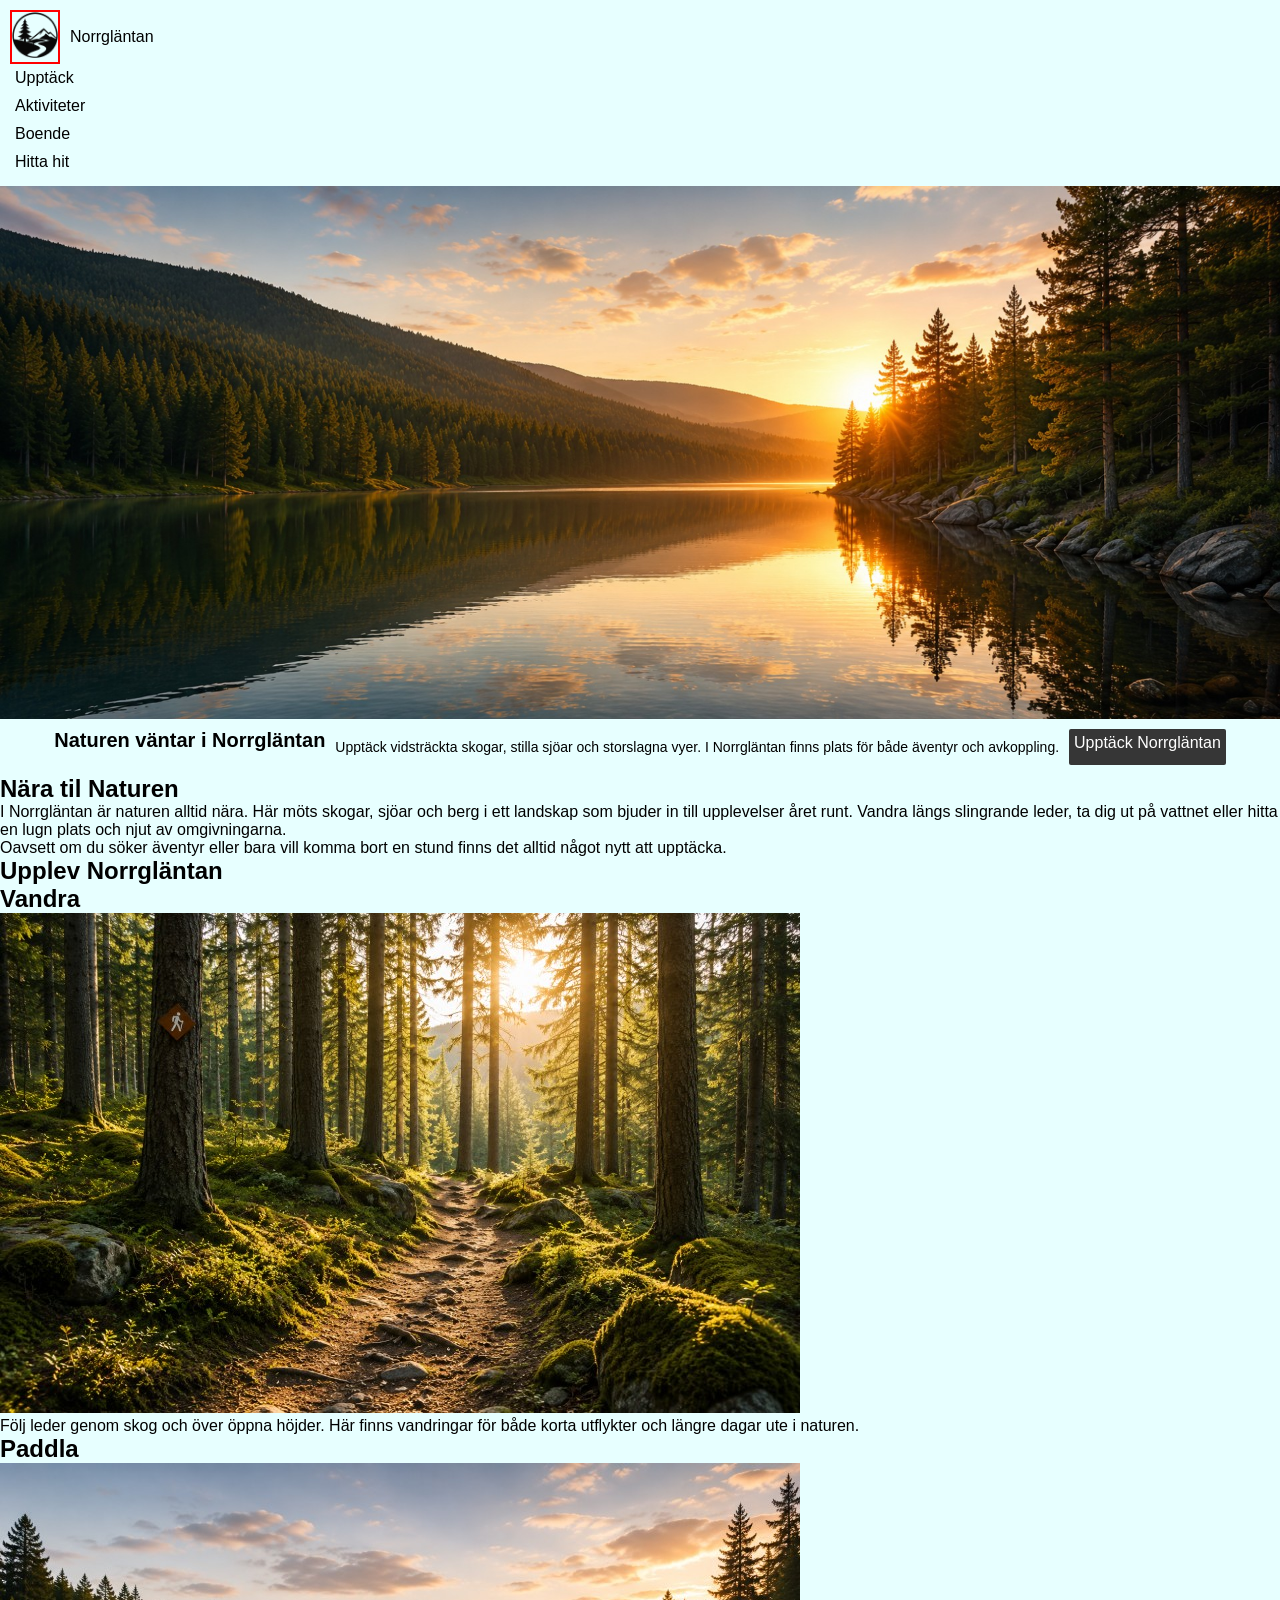
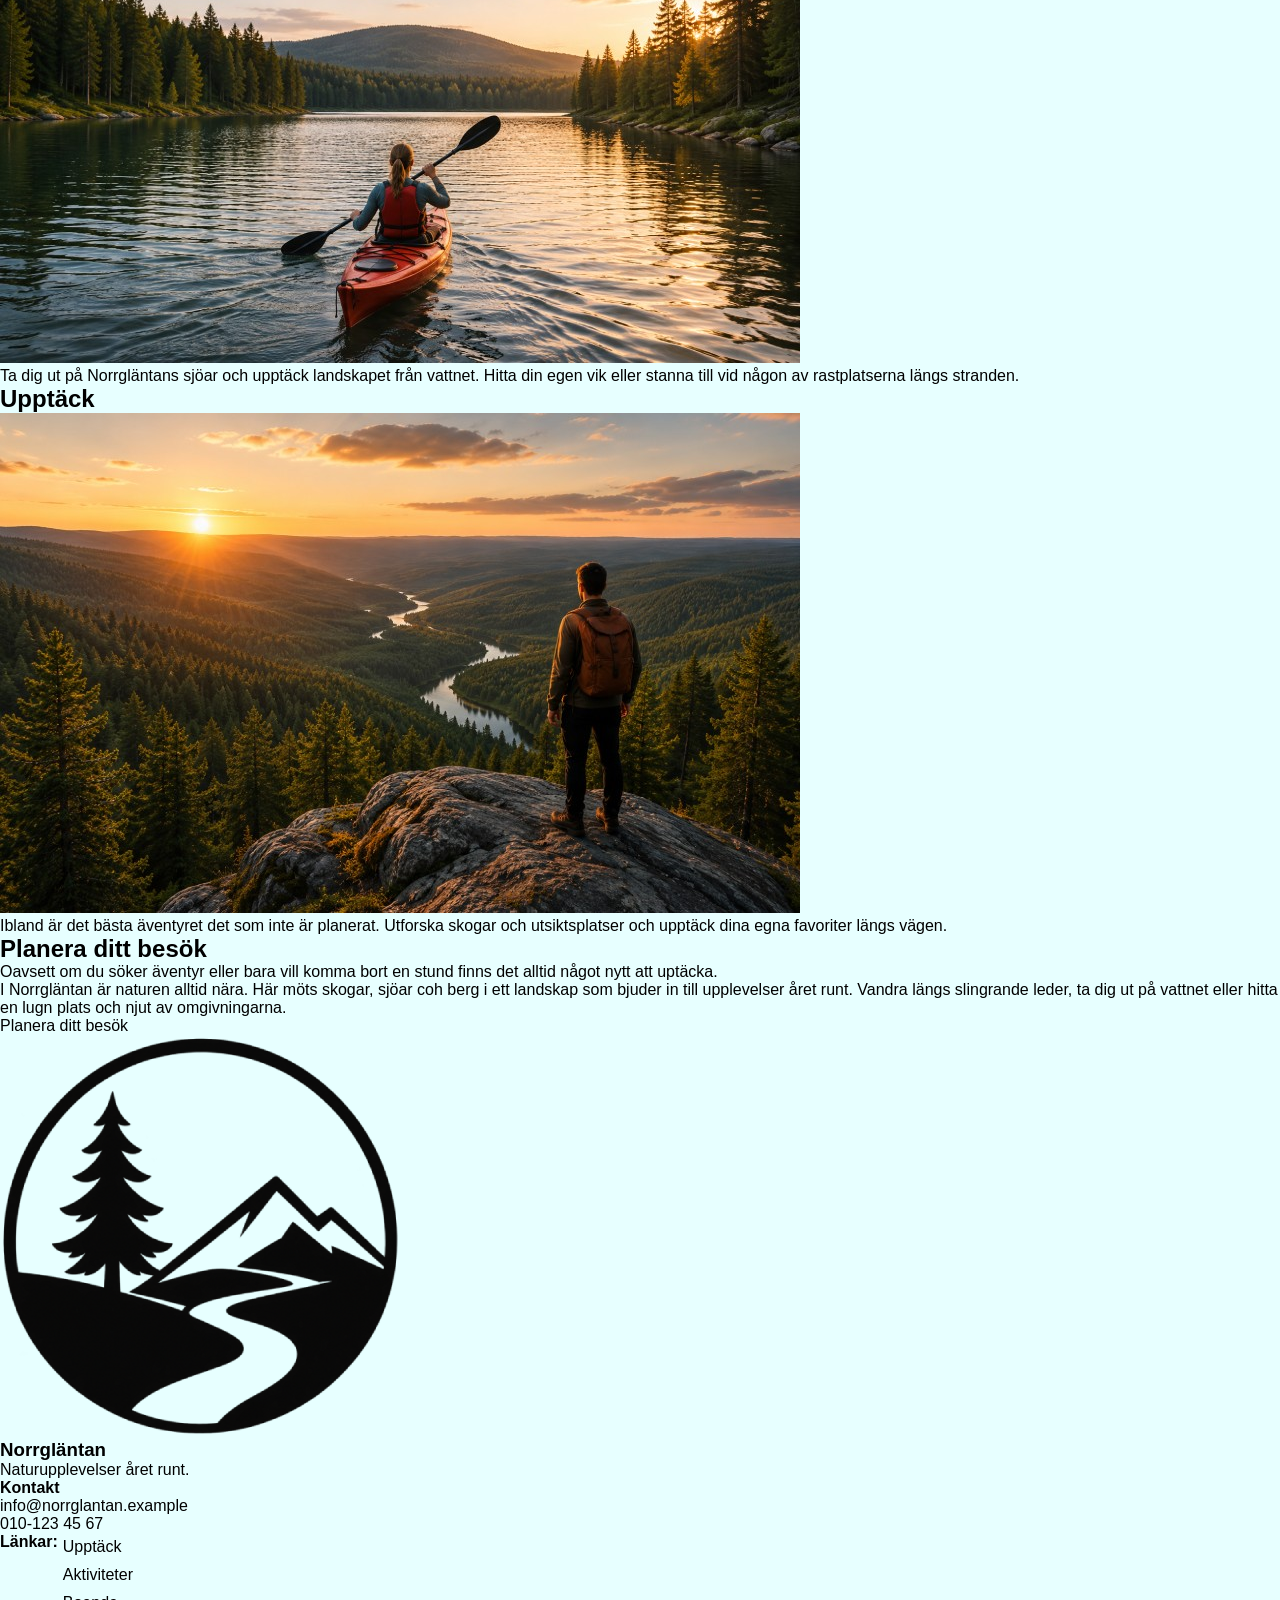
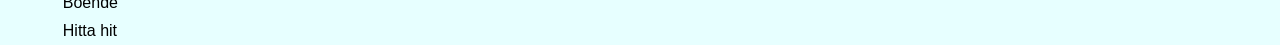
==== dt224g_paul_yashouh/index.html @ d9f95c5b "styling the hero section mobile first" ====
<!DOCTYPE html>
<html lang="sv">

<head>
  <meta charset="UTF-8">
  <link rel="stylesheet" href="/dt224g_paul_yashouh/css/style.css">
  <meta name="viewport" content="width=device-width, initial-scale=1.0">
  <title>Norrgläntan</title>
</head>

<body>
  <header>
    <div class="logo-container">
      <p>Norrgläntan</p>
      <a class="anchor-img" href="#">
        <img src="/dt224g_paul_yashouh/bilder/logotyp_svart.png" alt="norrgläntan-logo">
      </a>
    </div>
    <nav>
      <ul>
        <li><a href="#uptäck">Upptäck</a></li>
        <li><a href="#aktivitet">Aktiviteter</a></li>
        <li><a href="#boende">Boende</a></li>
        <li><a href="#hitta-oss">Hitta hit</a></li>
      </ul>
    </nav>
  </header>
  <main>
    <section class="hero-section"><img src="/dt224g_paul_yashouh/bilder/hero.jpg"
        alt="a river in the forest at sunrise">
      <div class="hero-section_container">
        <h1>Naturen väntar i Norrgläntan</h1>
        <p>Upptäck vidsträckta skogar, stilla sjöar och storslagna vyer. I Norrgläntan finns plats för både äventyr och
          avkoppling.</p>
        <a href="#uptäck">Upptäck Norrgläntan</a>
      </div>
    </section>
    <article>
      <h2>Nära til Naturen</h2>
      <p>I Norrgläntan är naturen alltid nära. Här möts skogar, sjöar och berg i ett landskap som bjuder in till
        upplevelser året
        runt. Vandra längs slingrande leder, ta dig ut på vattnet eller hitta en lugn plats och njut av omgivningarna.
      </p>
      <p>Oavsett om du söker äventyr eller bara vill komma bort en stund finns det alltid något nytt att upptäcka.</p>
    </article>
    <section id="aktivitet">
      <h2>Upplev Norrgläntan</h2>
      <section>
        <h2>Vandra</h2>
        <img src="/dt224g_paul_yashouh/bilder/vandra.jpg" alt="vandra">
        <p>Följ leder genom skog och över öppna höjder. Här finns vandringar för både korta utflykter och längre dagar
          ute i
          naturen.</p>
      </section>
      <section>
        <h2>Paddla</h2>
        <img src="/dt224g_paul_yashouh/bilder/paddla.jpg" alt="paddla">
        <p>Ta dig ut på Norrgläntans sjöar och upptäck landskapet från vattnet. Hitta din egen vik eller stanna till vid
          någon av
          rastplatserna längs stranden.</p>
      </section>
      <section id="uptäck">
        <h2>Upptäck</h2>
        <img src="/dt224g_paul_yashouh/bilder/upptack.jpg" alt="uptäck">
        <p>Ibland är det bästa äventyret det som inte är planerat. Utforska skogar och utsiktsplatser och upptäck dina
          egna
          favoriter längs vägen.</p>
      </section>
    </section>
    <section id="planera">
      <h2>Planera ditt besök</h2>
      <p>Oavsett om du söker äventyr eller bara vill komma bort en stund finns det alltid något nytt att uptäcka.</p>
      <p>I Norrgläntan är naturen alltid nära. Här möts skogar, sjöar coh berg i ett landskap som bjuder in till
        upplevelser året
        runt. Vandra längs slingrande leder, ta dig ut på vattnet eller hitta en lugn plats och njut av omgivningarna.
      </p>
      <a href="#planera">Planera ditt besök</a>
    </section>
  </main>
  <footer>
    <div>
      <a href="#">
        <img src="/dt224g_paul_yashouh/bilder/logotyp_svart.png" alt="norrgläntan-logo">
      </a>
      <h3>Norrgläntan</h3>
      <p>
        Naturupplevelser året runt.
      </p>
    </div>
    <div>
      <h4>Kontakt</h4>
      <ul>
        <li><a href="mailto:info@norrglantan.example">info@norrglantan.example</a></li>
        <li><a href="tel:0101234567">010-123 45 67</a></li>
      </ul>
    </div>
    <nav>
      <h4>Länkar:</h4>
      <ul>
        <li><a href="#uptäck">Upptäck</a></li>
        <li><a href="#aktivitet">Aktiviteter</a></li>
        <li><a href="#boende">Boende</a></li>
        <li><a href="#hitta-oss">Hitta hit</a></li>
      </ul>
    </nav>
  </footer>
</body>

</html>
---- dt224g_paul_yashouh/css/style.css ----
*,
*::before,
*::after {
  margin: 0;
  padding: 0;
  box-sizing: inherit;
}

html {
  font-size: 62.5%;
}

body {
  box-sizing: border-box;
  font-family: Arial, Helvetica, sans-serif;
  font-size: 1.6rem;
  background-color: rgb(231, 255, 255);
}
img {
  border: 0;
  font: inherit;
  font-size: 100%;
  vertical-align: baseline;
  max-width: 100%;
}
li {
  list-style: none;
}

a:visited,
a:link,
a:active {
  text-decoration: none;
  color: black;
}
a:hover {
  color: rgb(47, 168, 28);
  text-decoration-line: underline;
  text-decoration: red;
}

/* Header */
header {
  display: flex;
  justify-content: space-around;
  flex-direction: column;
  flex-wrap: wrap;
  padding: 1rem;
}
.logo-container {
  display: flex;
  flex-direction: row-reverse;
  justify-content: flex-end;
  align-items: center;
}
.anchor-img {
  width: 50px;
  border: 2px solid red;
  margin-right: 1rem;
}
nav {
  display: flex;
}
nav > ul > li {
  padding: 0.5rem;
}

/* Hero Section */
.hero-section {
  display: flex;
  justify-content: center;
  flex-wrap: wrap;
  align-items: center;
  align-content: center;
  text-align: center;
}
.hero-section_container > h1 {
  display: flex;
  font-size: 2rem;
}
.hero-section_container > p {
  display: flex;
  font-size: 1.4rem;
  padding: 1rem;
}
.hero-section_container {
  display: flex;
  padding: 1rem;
  flex-direction: row;
  flex-wrap: wrap;
  justify-content: center;
}
.hero-section_container a {
  background-color: #363636;
  padding: 0.5rem;
  border-radius: 2px;
  color: white;
}
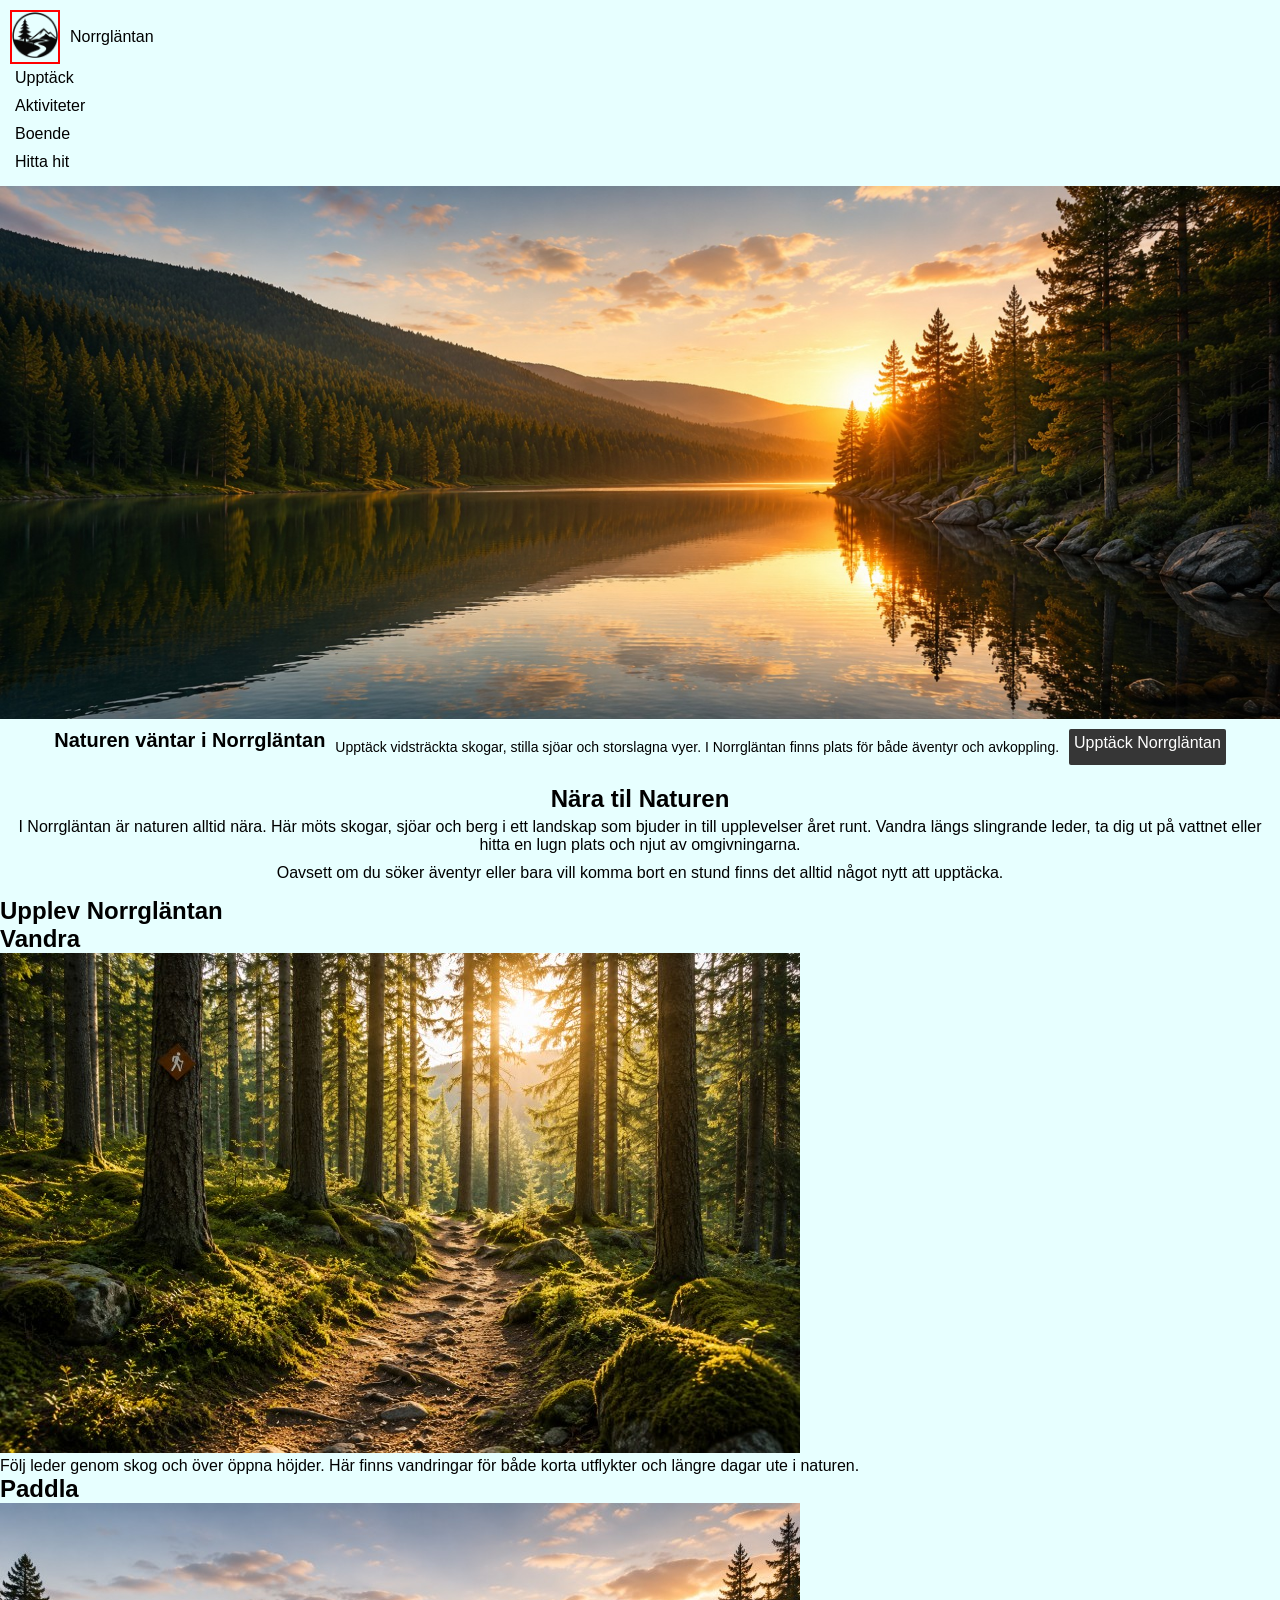
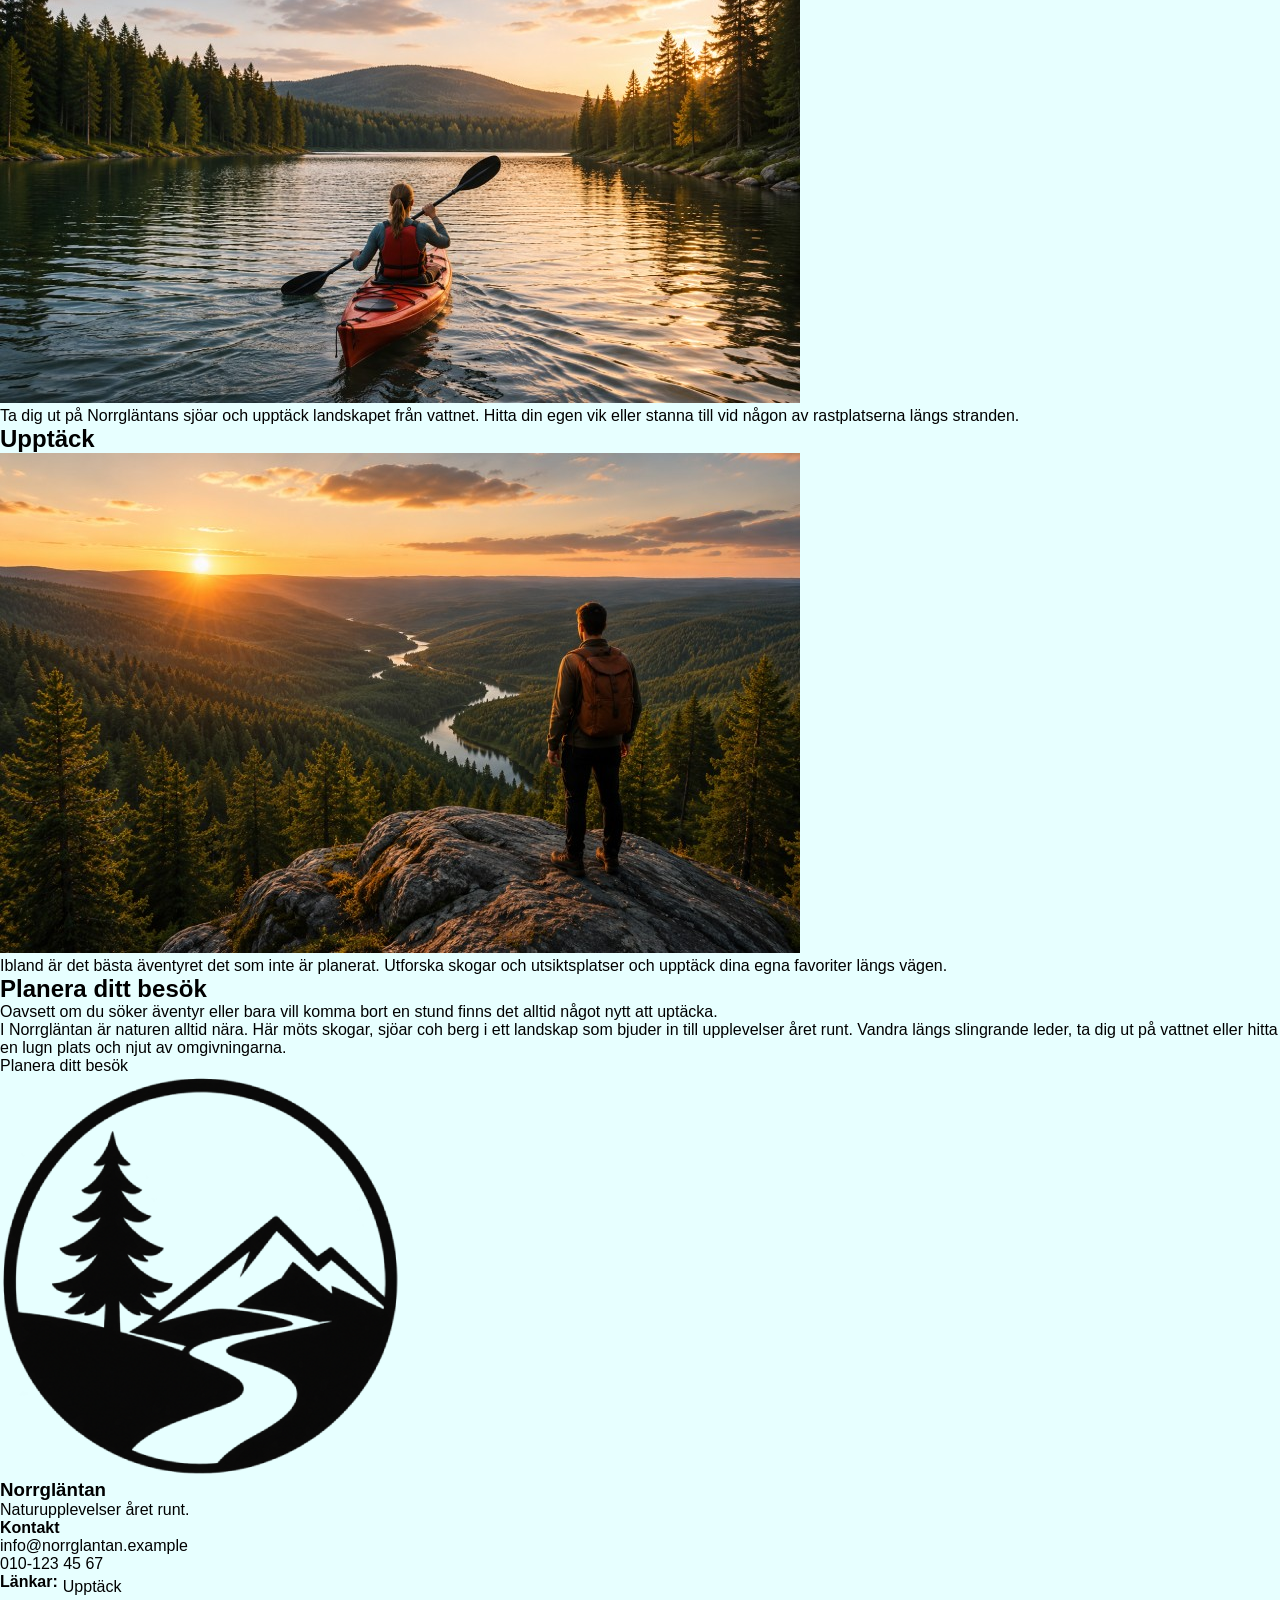
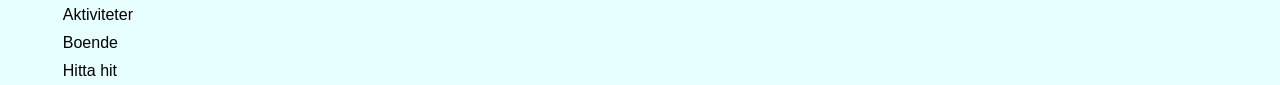
==== commit 39c22bcc: "styling the introduction article" ====
--- a/dt224g_paul_yashouh/index.html
+++ b/dt224g_paul_yashouh/index.html
@@ -35,7 +35,7 @@
         <a href="#uptäck">Upptäck Norrgläntan</a>
       </div>
     </section>
-    <article>
+    <article class="introduction-container">
       <h2>Nära til Naturen</h2>
       <p>I Norrgläntan är naturen alltid nära. Här möts skogar, sjöar och berg i ett landskap som bjuder in till
         upplevelser året
--- a/dt224g_paul_yashouh/css/style.css
+++ b/dt224g_paul_yashouh/css/style.css
@@ -96,3 +96,12 @@
   border-radius: 2px;
   color: white;
 }
+
+/* Introduction */
+.introduction-container {
+  text-align: center;
+  margin-block: 1rem;
+}
+.introduction-container > p {
+  padding: 0.5rem;
+}
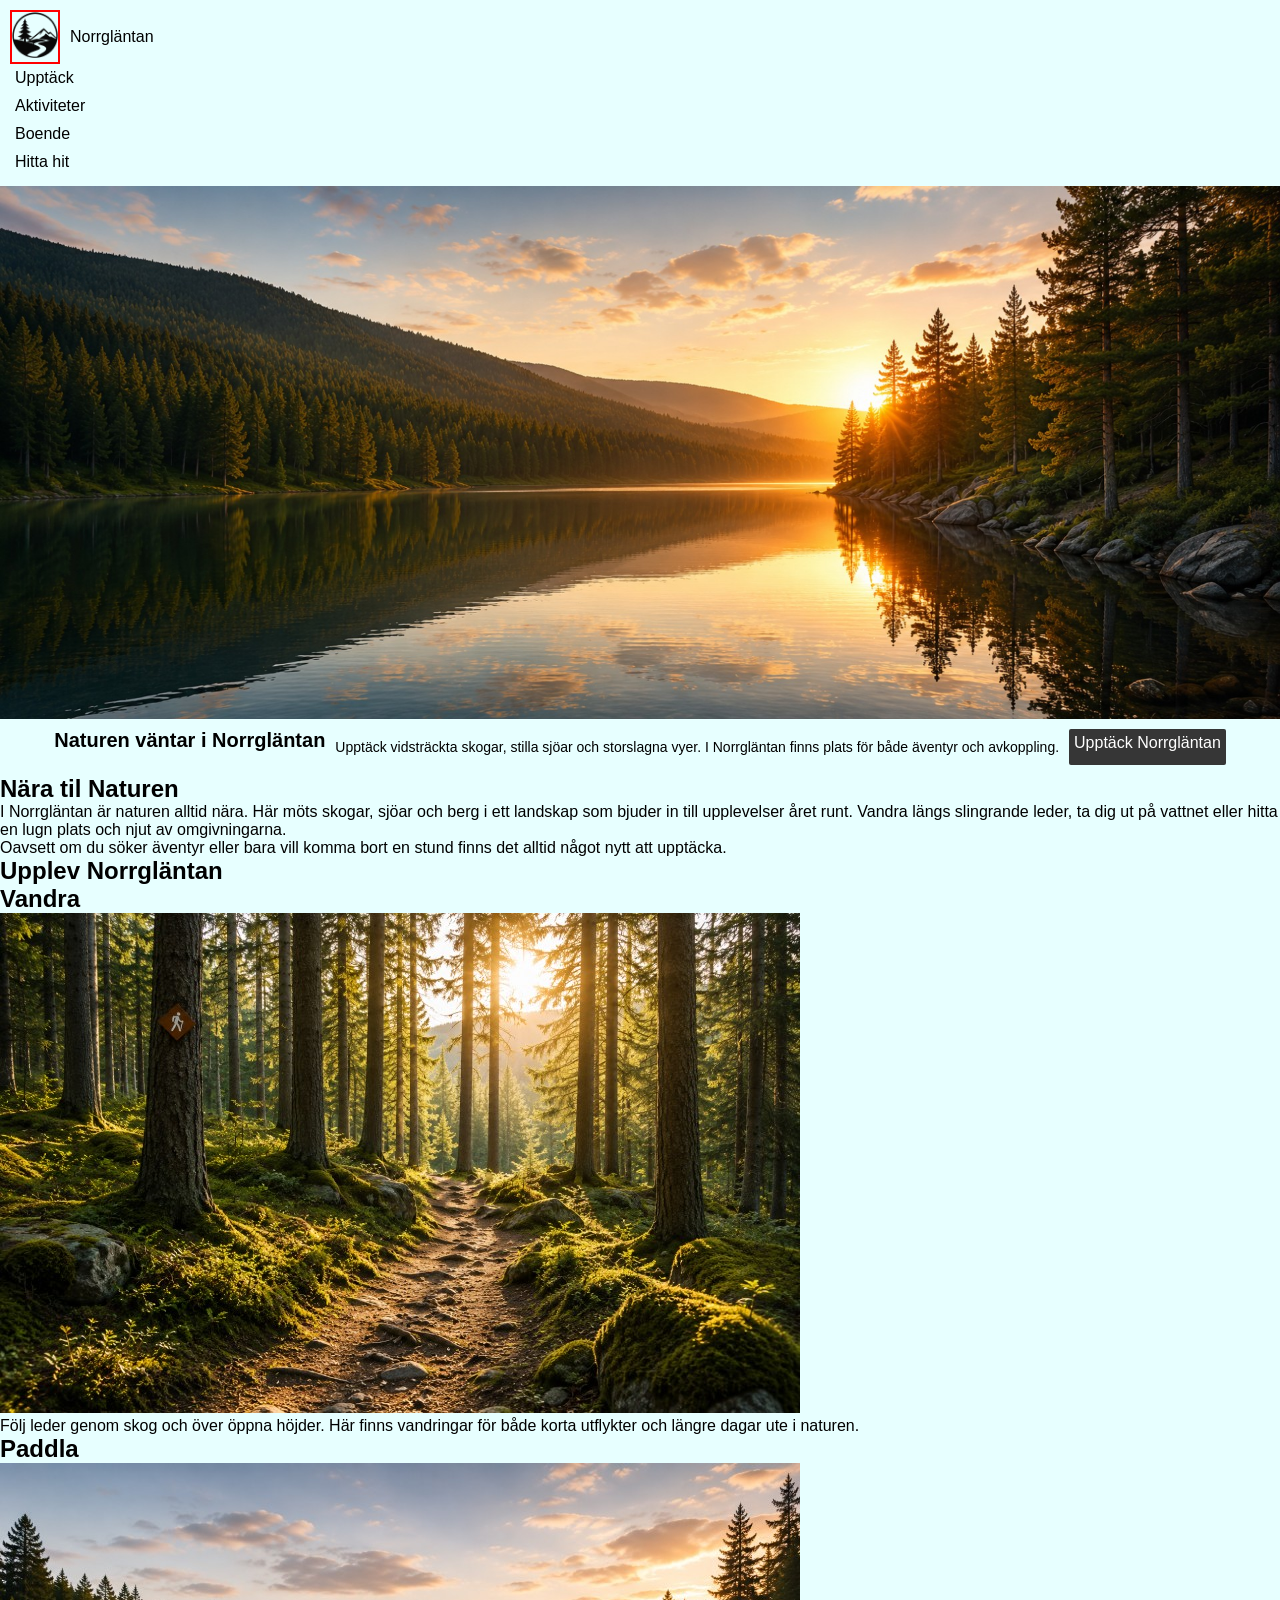
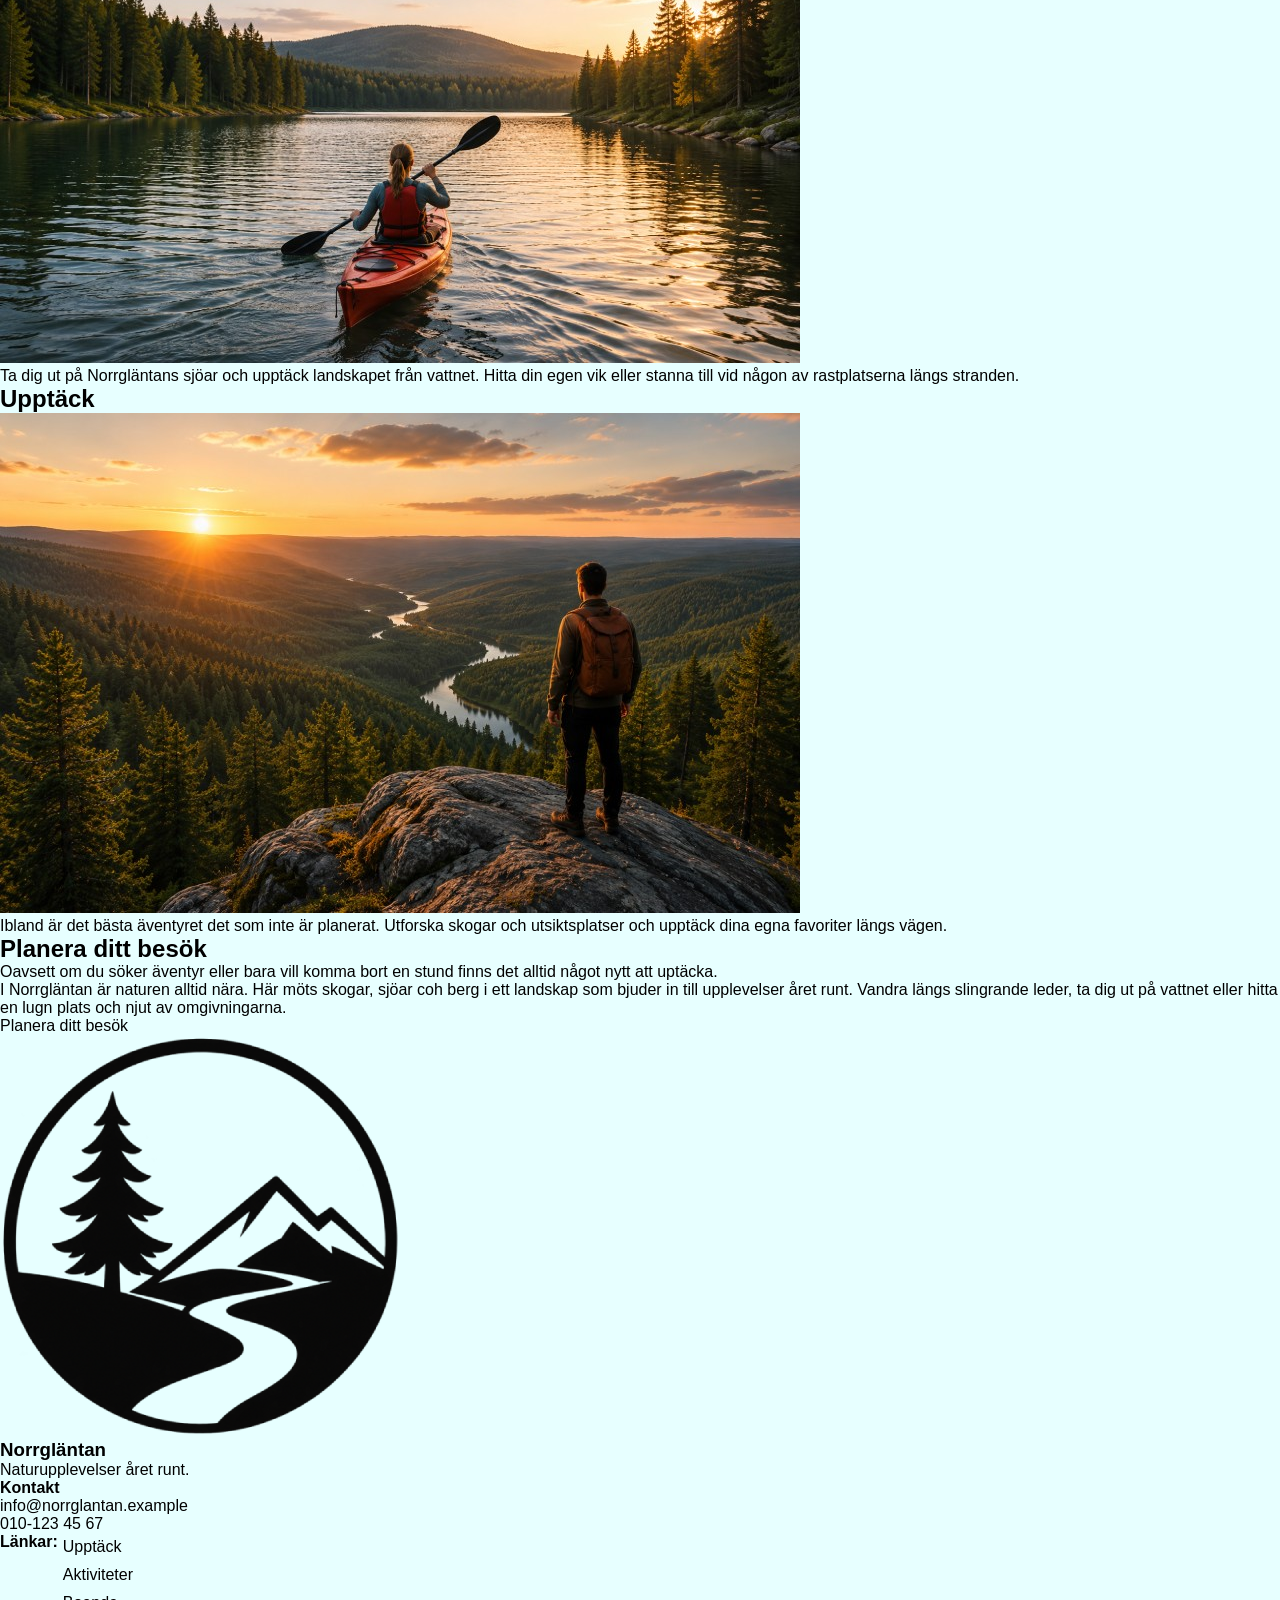
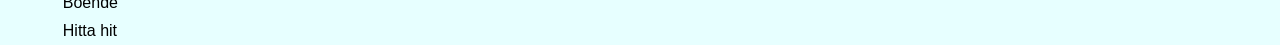
==== commit 40af580e: "Merge pull request #10 from payamaya/hero-section styling the hero section mobile first" ====
--- a/dt224g_paul_yashouh/index.html
+++ b/dt224g_paul_yashouh/index.html
@@ -35,7 +35,7 @@
         <a href="#uptäck">Upptäck Norrgläntan</a>
       </div>
     </section>
-    <article class="introduction-container">
+    <article>
       <h2>Nära til Naturen</h2>
       <p>I Norrgläntan är naturen alltid nära. Här möts skogar, sjöar och berg i ett landskap som bjuder in till
         upplevelser året
--- a/dt224g_paul_yashouh/css/style.css
+++ b/dt224g_paul_yashouh/css/style.css
@@ -96,12 +96,3 @@
   border-radius: 2px;
   color: white;
 }
-
-/* Introduction */
-.introduction-container {
-  text-align: center;
-  margin-block: 1rem;
-}
-.introduction-container > p {
-  padding: 0.5rem;
-}
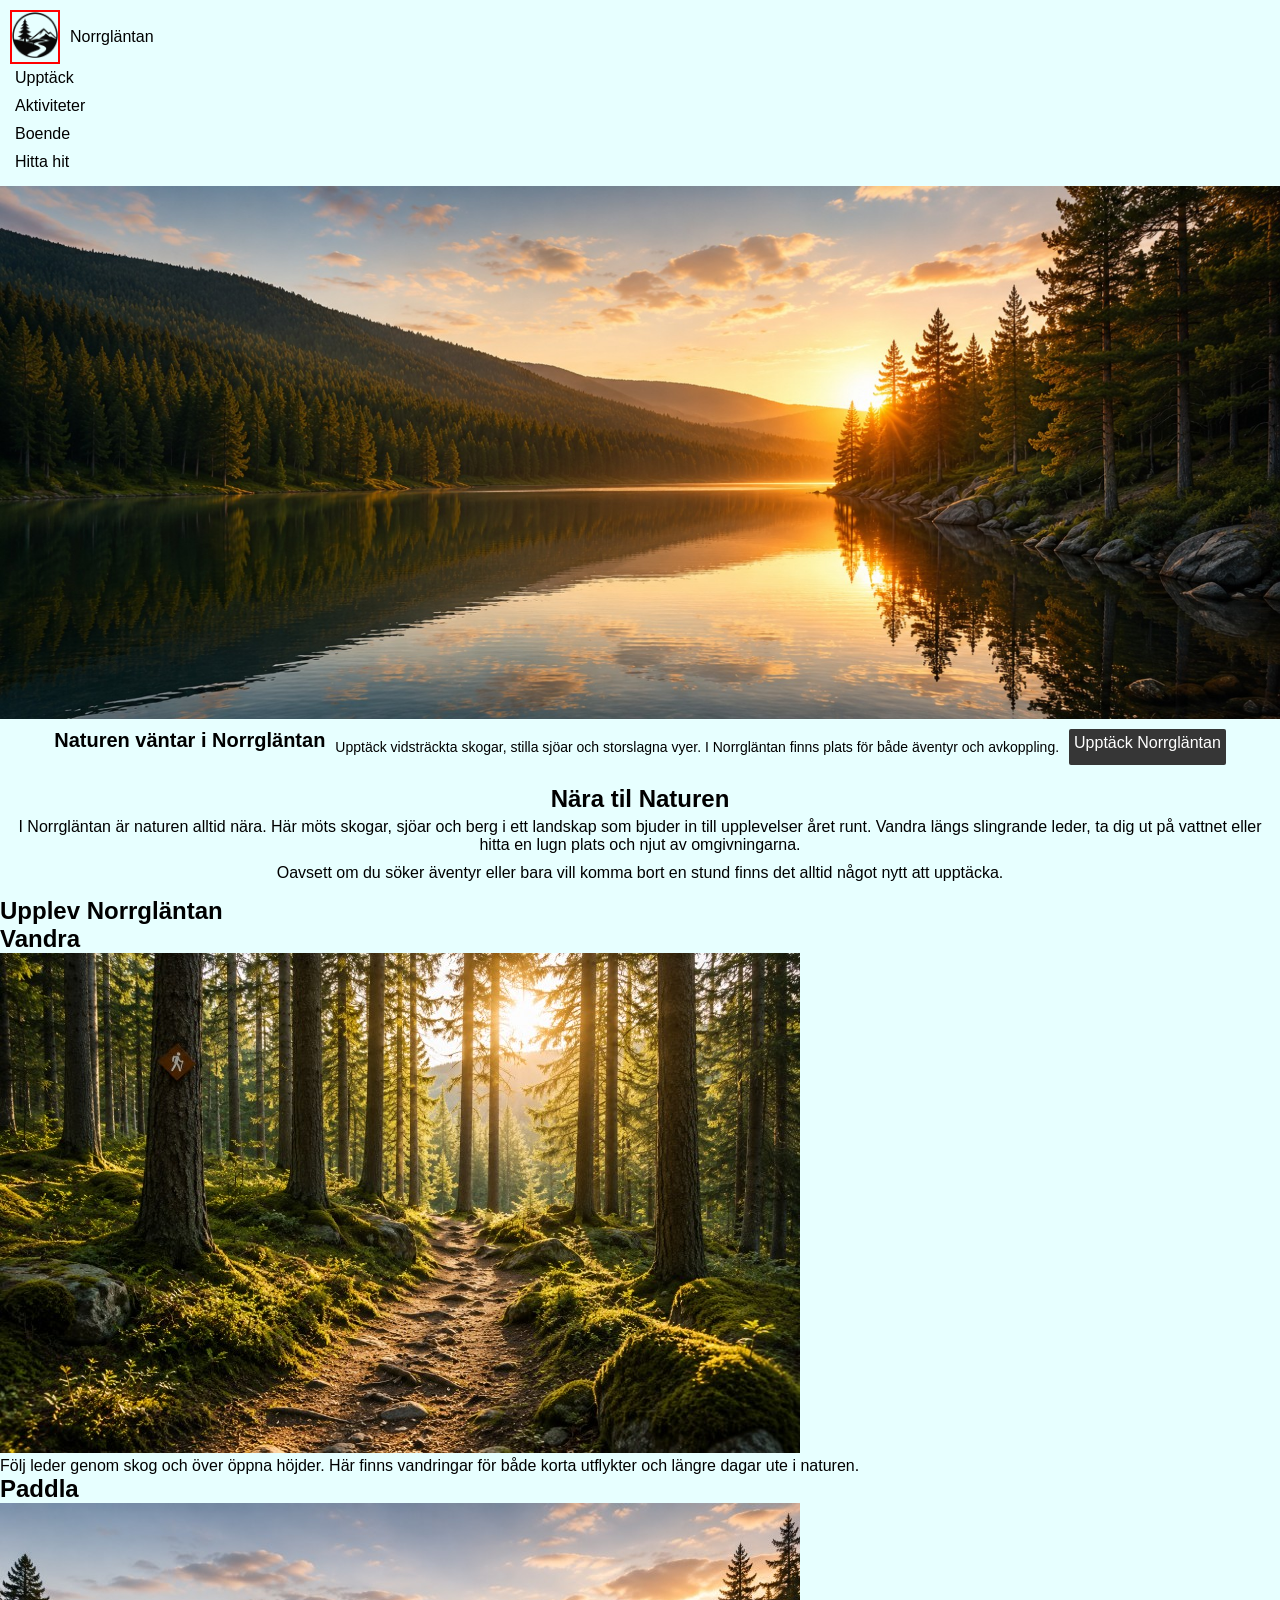
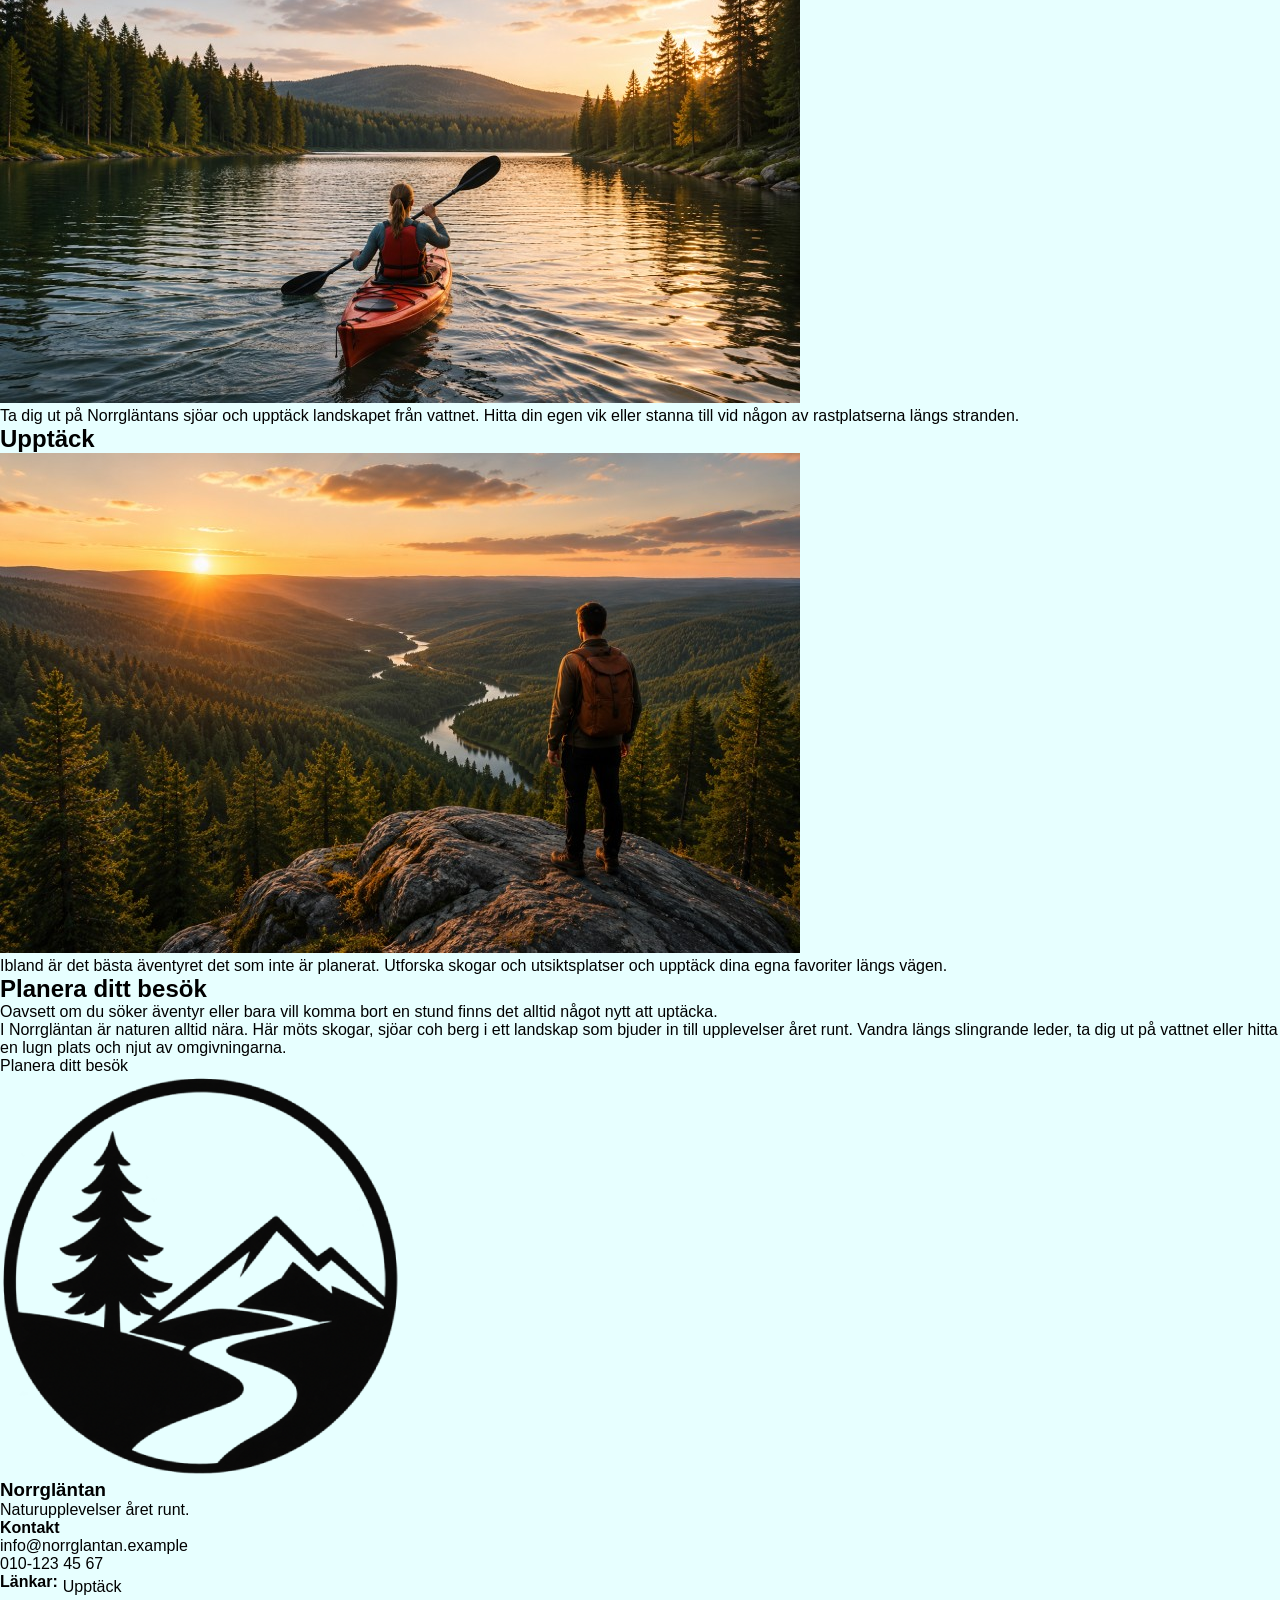
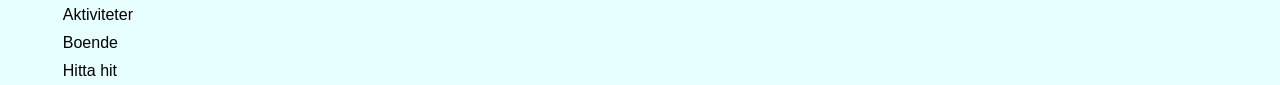
==== commit ec4fa6da: "Merge pull request #11 from payamaya/css-introduction styling the introduction article" ====
--- a/dt224g_paul_yashouh/index.html
+++ b/dt224g_paul_yashouh/index.html
@@ -35,7 +35,7 @@
         <a href="#uptäck">Upptäck Norrgläntan</a>
       </div>
     </section>
-    <article>
+    <article class="introduction-container">
       <h2>Nära til Naturen</h2>
       <p>I Norrgläntan är naturen alltid nära. Här möts skogar, sjöar och berg i ett landskap som bjuder in till
         upplevelser året
--- a/dt224g_paul_yashouh/css/style.css
+++ b/dt224g_paul_yashouh/css/style.css
@@ -96,3 +96,12 @@
   border-radius: 2px;
   color: white;
 }
+
+/* Introduction */
+.introduction-container {
+  text-align: center;
+  margin-block: 1rem;
+}
+.introduction-container > p {
+  padding: 0.5rem;
+}
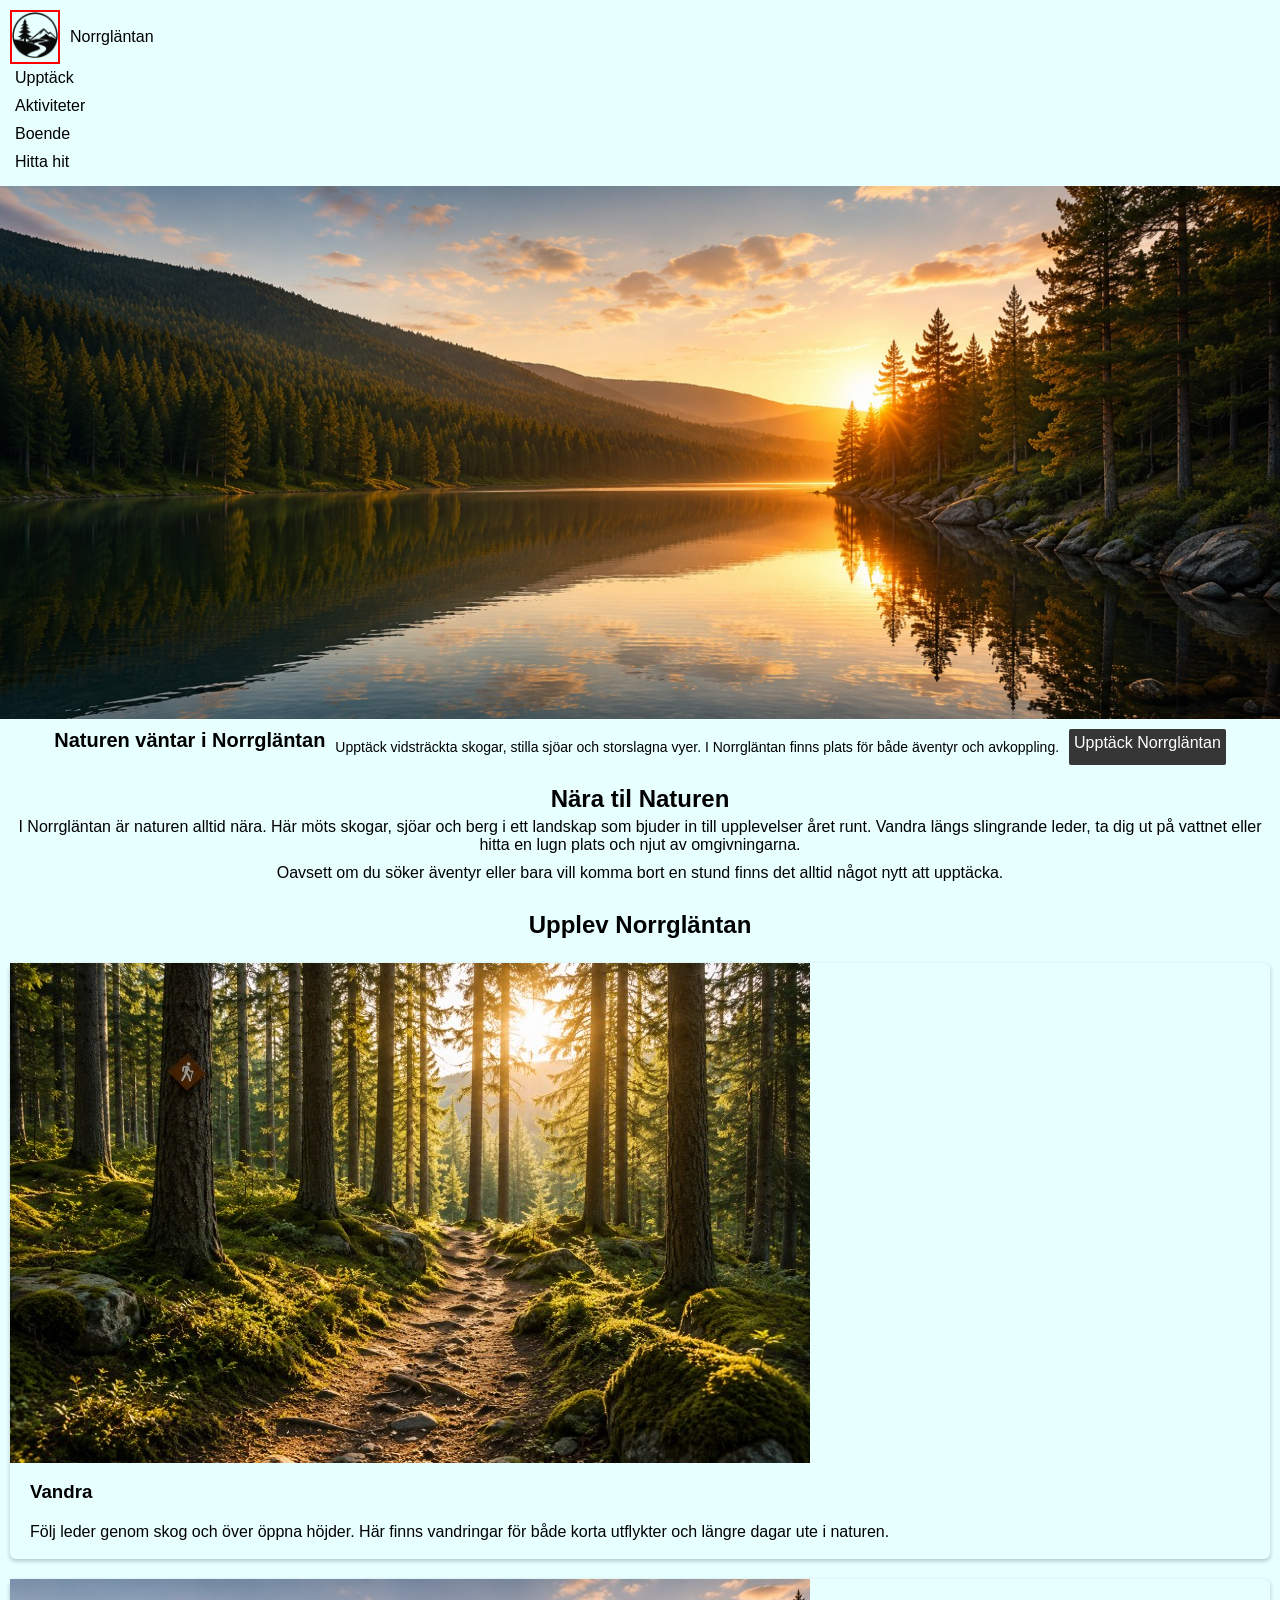
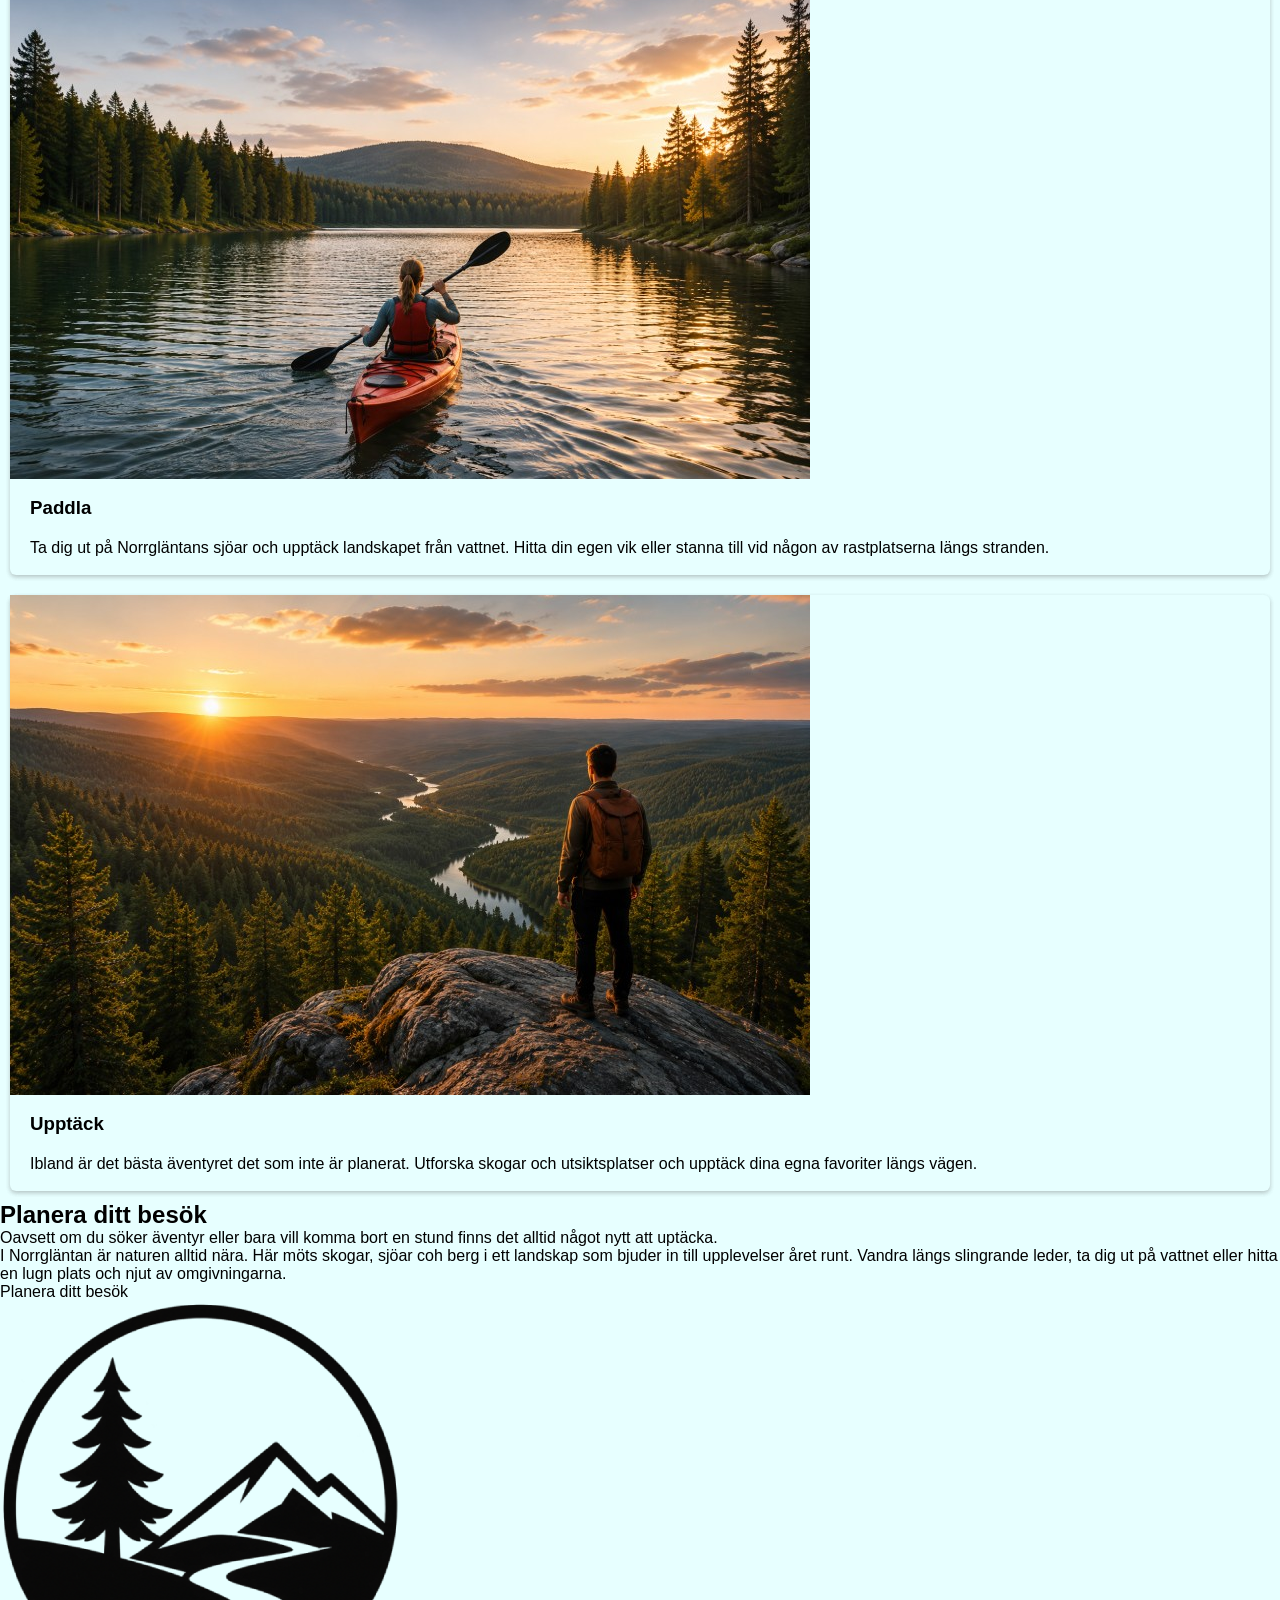
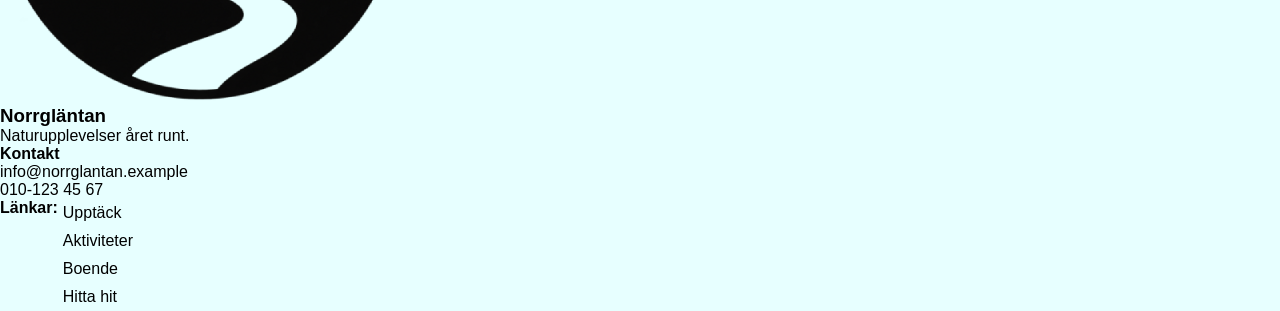
==== commit d2c599fa: "styling the activities car section" ====
--- a/dt224g_paul_yashouh/index.html
+++ b/dt224g_paul_yashouh/index.html
@@ -43,29 +43,36 @@
       </p>
       <p>Oavsett om du söker äventyr eller bara vill komma bort en stund finns det alltid något nytt att upptäcka.</p>
     </article>
-    <section id="aktivitet">
+    <section class="activities-container" id="aktivitet">
       <h2>Upplev Norrgläntan</h2>
-      <section>
-        <h2>Vandra</h2>
+      <article class="card">
         <img src="/dt224g_paul_yashouh/bilder/vandra.jpg" alt="vandra">
-        <p>Följ leder genom skog och över öppna höjder. Här finns vandringar för både korta utflykter och längre dagar
-          ute i
-          naturen.</p>
-      </section>
-      <section>
-        <h2>Paddla</h2>
+        <div class="card-body">
+          <h3>Vandra</h3>
+          <p>Följ leder genom skog och över öppna höjder. Här finns vandringar för både korta utflykter och längre dagar
+            ute i
+            naturen.</p>
+        </div>
+      </article>
+      <article class="card">
         <img src="/dt224g_paul_yashouh/bilder/paddla.jpg" alt="paddla">
-        <p>Ta dig ut på Norrgläntans sjöar och upptäck landskapet från vattnet. Hitta din egen vik eller stanna till vid
-          någon av
-          rastplatserna längs stranden.</p>
-      </section>
-      <section id="uptäck">
-        <h2>Upptäck</h2>
+        <div class="card-body">
+          <h3>Paddla</h3>
+          <p>Ta dig ut på Norrgläntans sjöar och upptäck landskapet från vattnet. Hitta din egen vik eller stanna till
+            vid
+            någon av
+            rastplatserna längs stranden.</p>
+        </div>
+      </article>
+      <article class="card">
         <img src="/dt224g_paul_yashouh/bilder/upptack.jpg" alt="uptäck">
-        <p>Ibland är det bästa äventyret det som inte är planerat. Utforska skogar och utsiktsplatser och upptäck dina
-          egna
-          favoriter längs vägen.</p>
-      </section>
+        <div class="card-body">
+          <h3>Upptäck</h3>
+          <p>Ibland är det bästa äventyret det som inte är planerat. Utforska skogar och utsiktsplatser och upptäck dina
+            egna
+            favoriter längs vägen.</p>
+        </div>
+      </article>
     </section>
     <section id="planera">
       <h2>Planera ditt besök</h2>
--- a/dt224g_paul_yashouh/css/style.css
+++ b/dt224g_paul_yashouh/css/style.css
@@ -105,3 +105,40 @@
 .introduction-container > p {
   padding: 0.5rem;
 }
+
+/* Activities */
+.activities-container {
+  display: flex;
+  flex-wrap: wrap;
+  flex-direction: row;
+  justify-content: center;
+  /* box-shadow:
+    0 2px 4px 0 rgba(0, 0, 0, 0.2),
+    0 2px 4px 0 rgba(0, 0, 0, 0.19);
+  margin: 0.5rem;
+  border-radius: 6px; */
+}
+.activities-container > h2 {
+  padding-block: 1.4rem;
+}
+.card {
+  display: flex;
+  flex-wrap: wrap;
+  box-shadow:
+    0 2px 4px 0 rgba(90, 90, 90, 0.19),
+    0 2px 4px 0 rgba(90, 90, 90, 0.19);
+  border-radius: 6px;
+  margin: 1rem;
+}
+
+.card-body {
+  display: flex;
+  flex-direction: column;
+  justify-content: space-around;
+  padding: 2rem;
+  padding-block: 1.8rem;
+}
+
+.card-body > h3 {
+  padding-bottom: 2rem;
+}
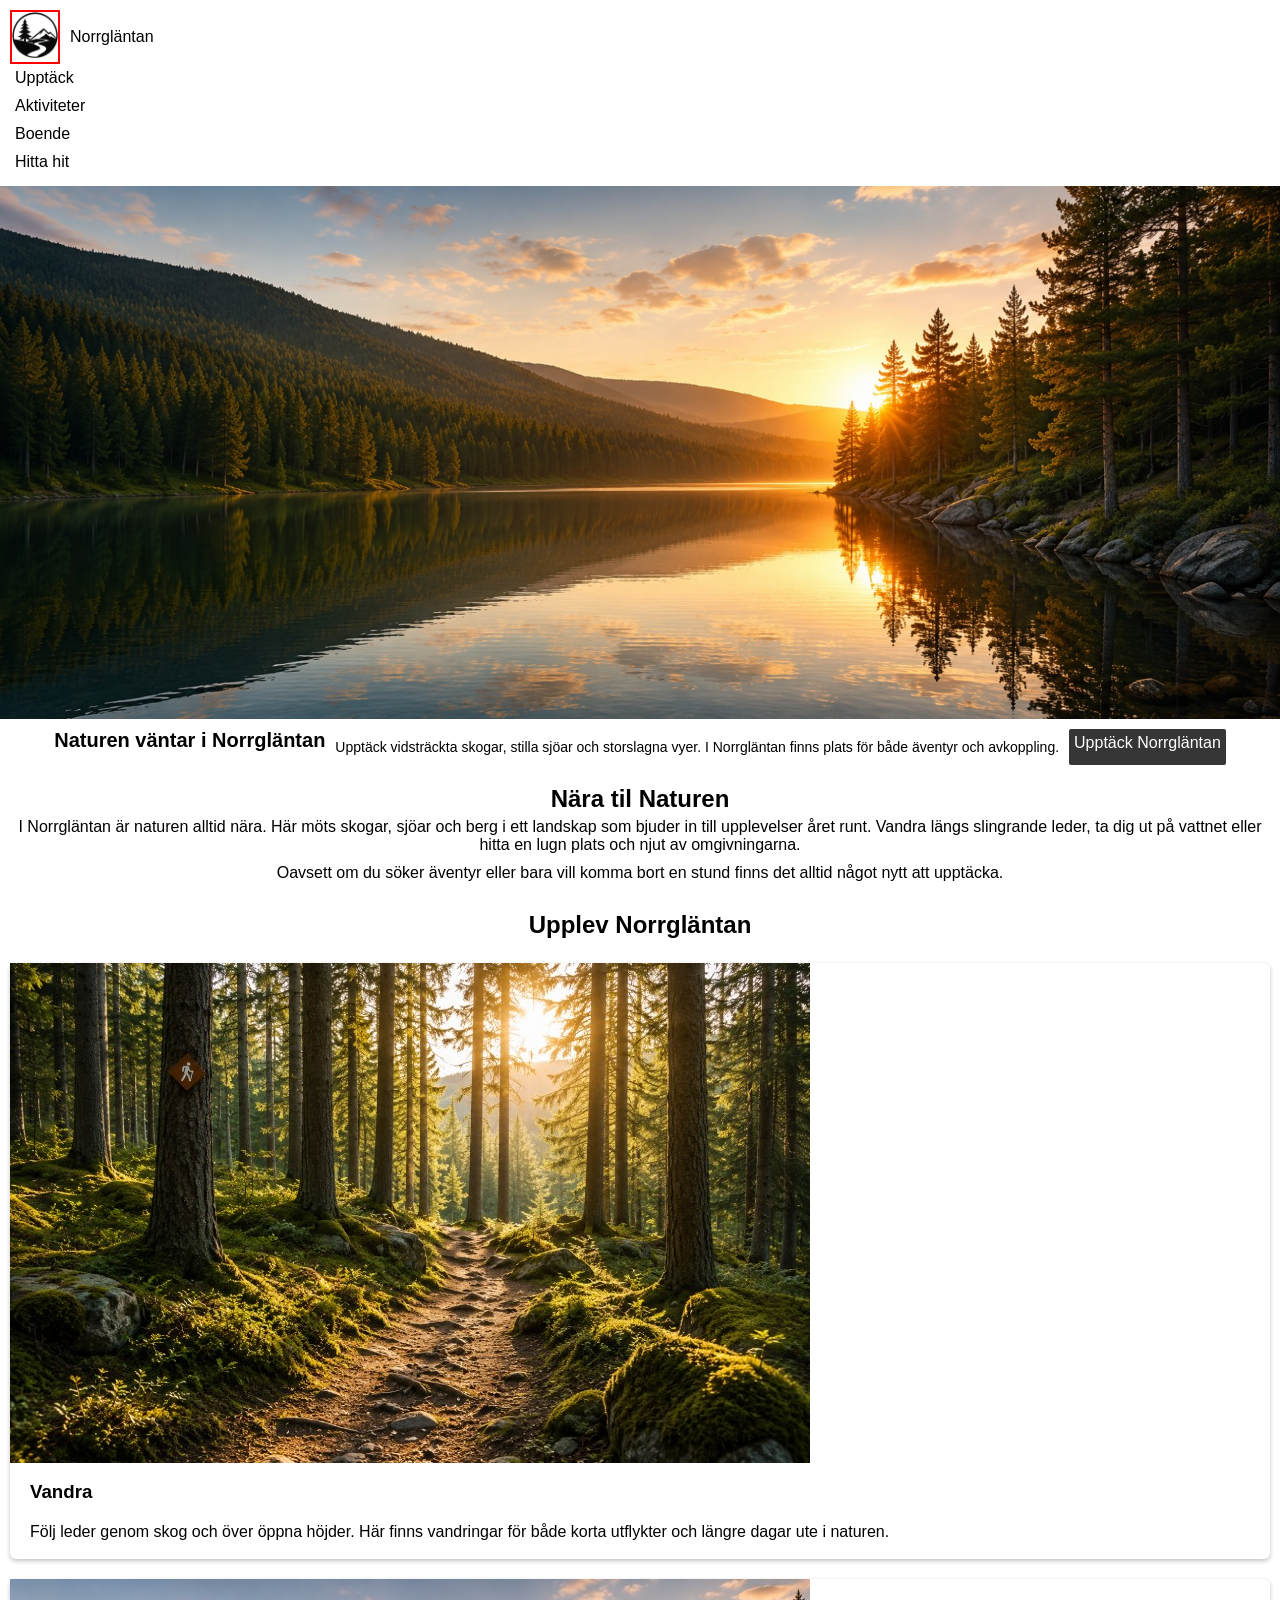
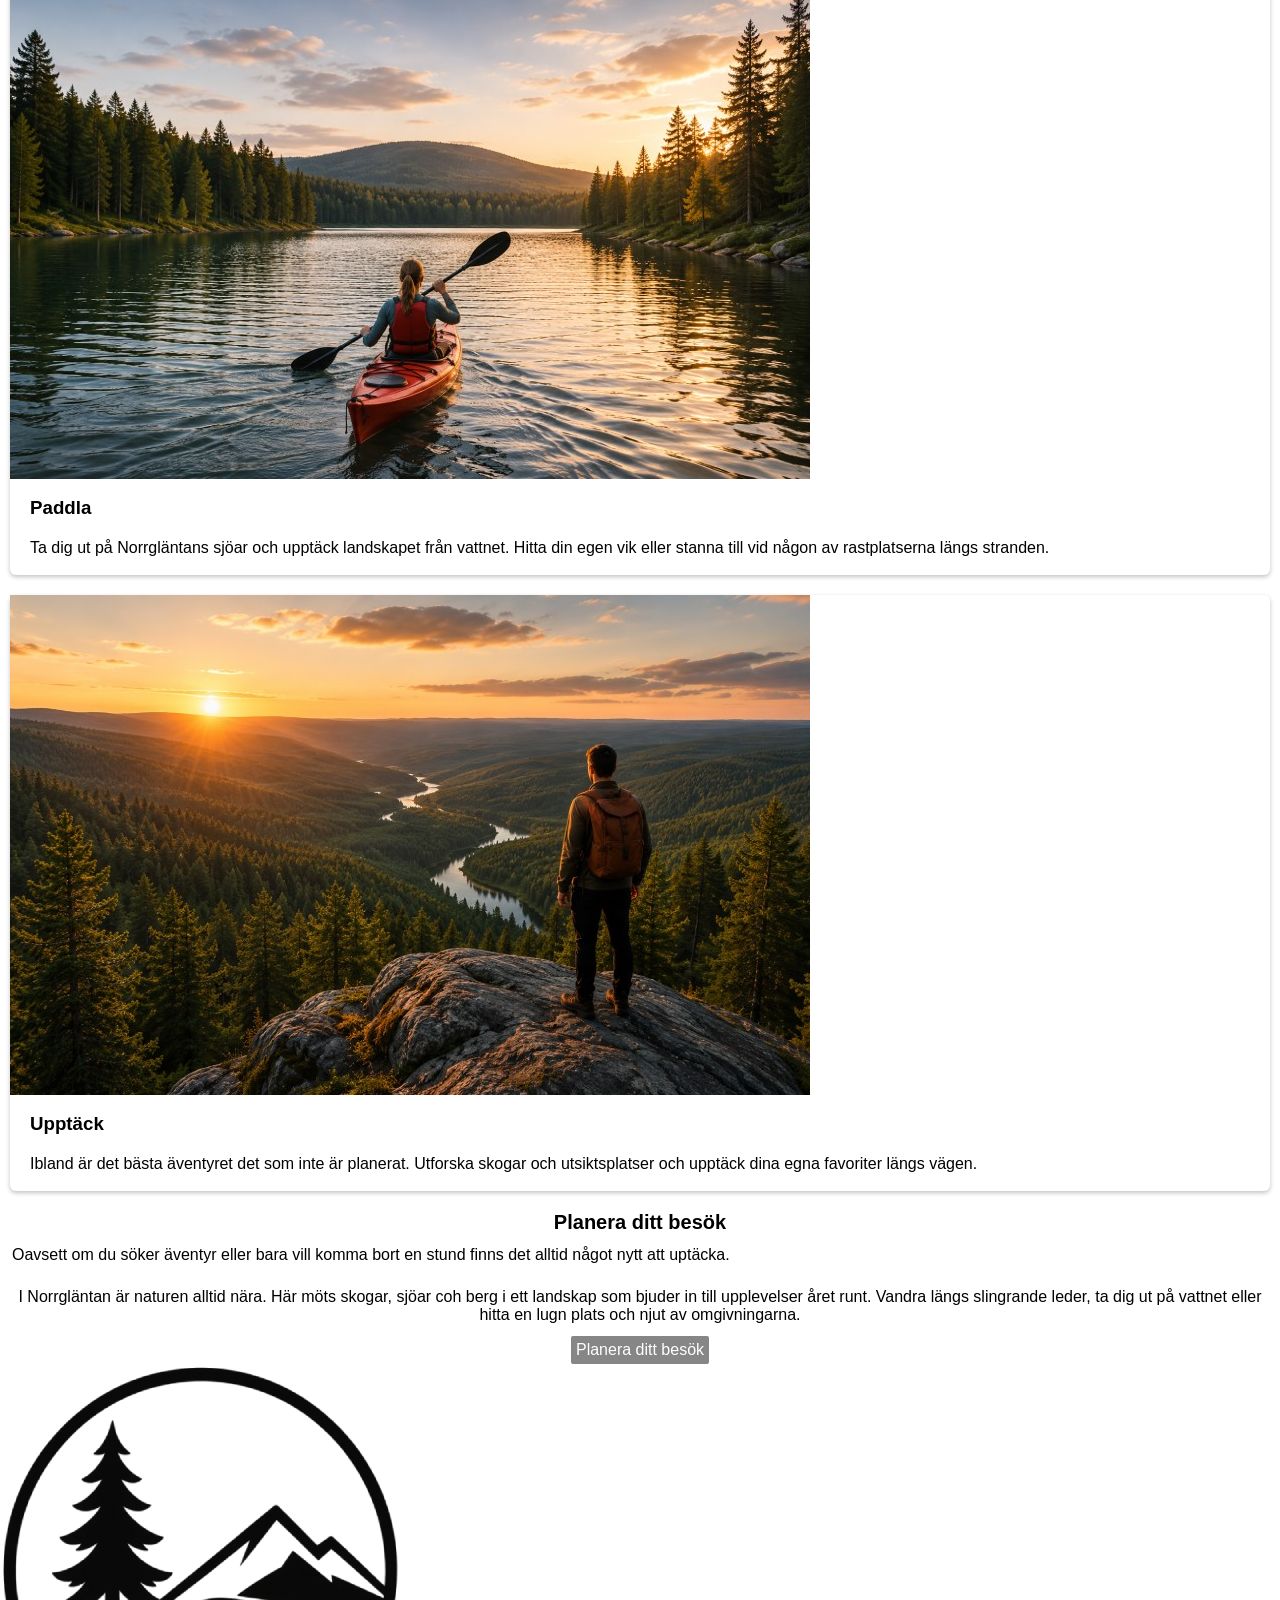
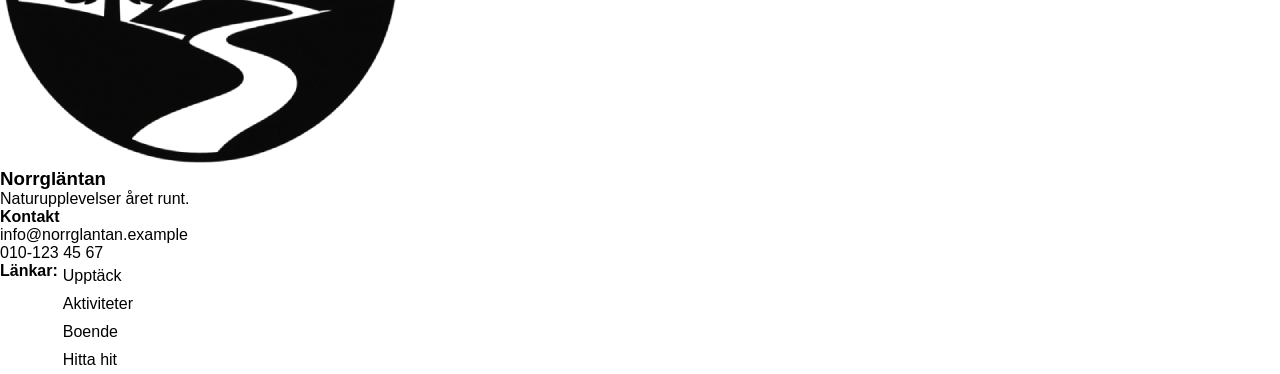
==== commit 382cf20f: "styling the plan activities according to the figma mockup" ====
--- a/dt224g_paul_yashouh/index.html
+++ b/dt224g_paul_yashouh/index.html
@@ -74,13 +74,15 @@
         </div>
       </article>
     </section>
-    <section id="planera">
-      <h2>Planera ditt besök</h2>
-      <p>Oavsett om du söker äventyr eller bara vill komma bort en stund finns det alltid något nytt att uptäcka.</p>
-      <p>I Norrgläntan är naturen alltid nära. Här möts skogar, sjöar coh berg i ett landskap som bjuder in till
-        upplevelser året
-        runt. Vandra längs slingrande leder, ta dig ut på vattnet eller hitta en lugn plats och njut av omgivningarna.
-      </p>
+    <section class="planera" id="planera">
+      <h3>Planera ditt besök</h3>
+      <div class="planera-body">
+        <p>Oavsett om du söker äventyr eller bara vill komma bort en stund finns det alltid något nytt att uptäcka.</p>
+        <p>I Norrgläntan är naturen alltid nära. Här möts skogar, sjöar coh berg i ett landskap som bjuder in till
+          upplevelser året
+          runt. Vandra längs slingrande leder, ta dig ut på vattnet eller hitta en lugn plats och njut av omgivningarna.
+        </p>
+      </div>
       <a href="#planera">Planera ditt besök</a>
     </section>
   </main>
--- a/dt224g_paul_yashouh/css/style.css
+++ b/dt224g_paul_yashouh/css/style.css
@@ -14,7 +14,7 @@
   box-sizing: border-box;
   font-family: Arial, Helvetica, sans-serif;
   font-size: 1.6rem;
-  background-color: rgb(231, 255, 255);
+  background-color: rgb(255, 255, 255);
 }
 img {
   border: 0;
@@ -92,6 +92,9 @@
 }
 .hero-section_container a {
   background-color: #363636;
+}
+.hero-section_container a,
+.planera a {
   padding: 0.5rem;
   border-radius: 2px;
   color: white;
@@ -142,3 +145,25 @@
 .card-body > h3 {
   padding-bottom: 2rem;
 }
+
+/* Plan Your Activities */
+.planera {
+  margin-top: 1rem;
+  display: flex;
+  flex-wrap: wrap;
+  justify-content: center;
+}
+.planera-body {
+  display: flex;
+  flex-wrap: wrap;
+  text-align: center;
+}
+.planera-body > p {
+  padding: 1.2rem;
+}
+.planera > h3 {
+  font-size: 2rem;
+}
+.planera a {
+  background-color: #868686;
+}
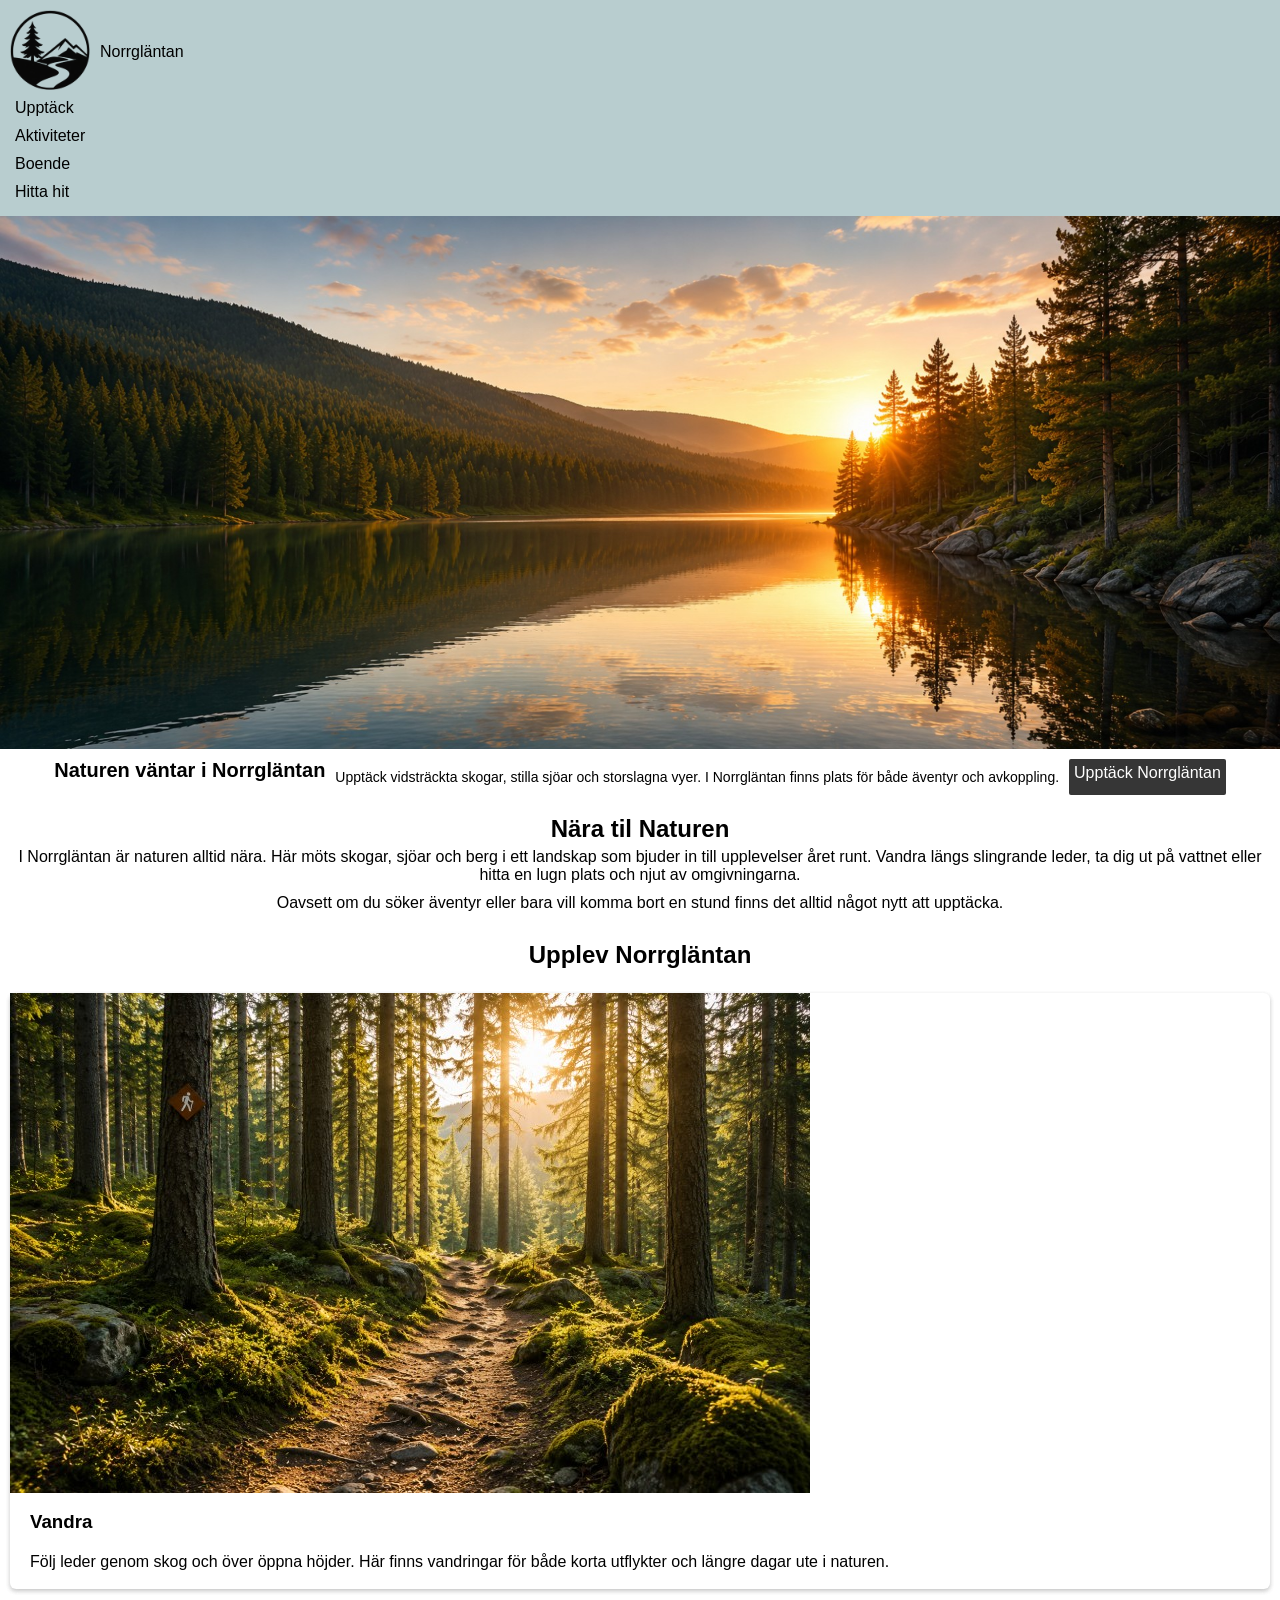
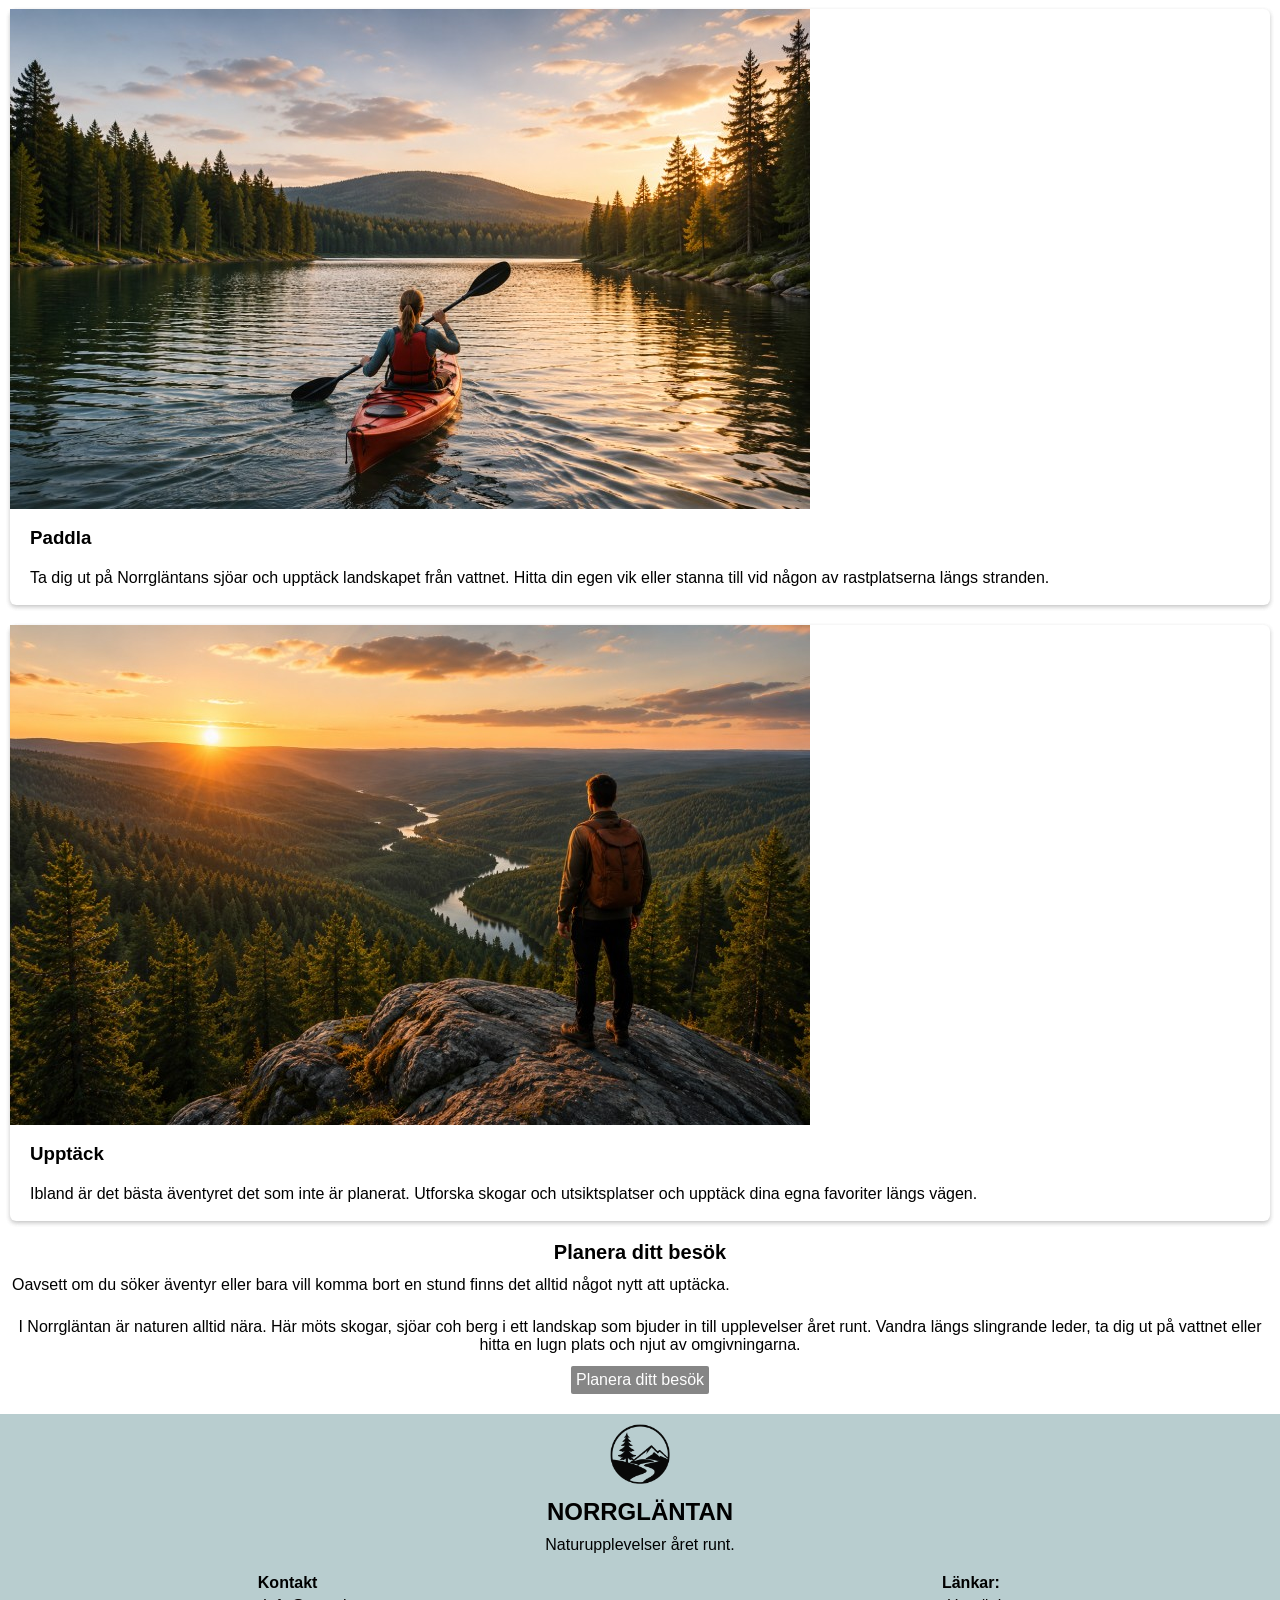
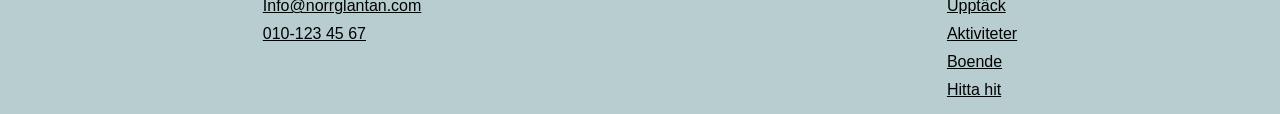
==== commit f6c04ef4: "Stylng the footer according to figma layout" ====
--- a/dt224g_paul_yashouh/index.html
+++ b/dt224g_paul_yashouh/index.html
@@ -12,7 +12,7 @@
   <header>
     <div class="logo-container">
       <p>Norrgläntan</p>
-      <a class="anchor-img" href="#">
+      <a class="logo-img" href="#">
         <img src="/dt224g_paul_yashouh/bilder/logotyp_svart.png" alt="norrgläntan-logo">
       </a>
     </div>
@@ -87,31 +87,33 @@
     </section>
   </main>
   <footer>
-    <div>
+    <div class="footer-logo_container">
       <a href="#">
-        <img src="/dt224g_paul_yashouh/bilder/logotyp_svart.png" alt="norrgläntan-logo">
+        <img class="footer-logo" src="/dt224g_paul_yashouh/bilder/logotyp_svart.png" alt="norrgläntan-logo">
       </a>
-      <h3>Norrgläntan</h3>
-      <p>
+      <h3>NORRGLÄNTAN</h3>
+      <p class="footer-para">
         Naturupplevelser året runt.
       </p>
     </div>
-    <div>
-      <h4>Kontakt</h4>
-      <ul>
-        <li><a href="mailto:info@norrglantan.example">info@norrglantan.example</a></li>
-        <li><a href="tel:0101234567">010-123 45 67</a></li>
-      </ul>
+    <div class="footer-body">
+      <div class="footer-kontakt">
+        <h4>Kontakt</h4>
+        <ul class="footer-list">
+          <li><a href="mailto:info@norrglantan.example">Info@norrglantan.com</a></li>
+          <li><a href="tel:0101234567">010-123 45 67</a></li>
+        </ul>
+      </div>
+      <nav class="footer-nav">
+        <h4>Länkar:</h4>
+        <ul class="footer-nav_list">
+          <li><a href="#uptäck">Upptäck</a></li>
+          <li><a href="#aktivitet">Aktiviteter</a></li>
+          <li><a href="#boende">Boende</a></li>
+          <li><a href="#hitta-oss">Hitta hit</a></li>
+        </ul>
+      </nav>
     </div>
-    <nav>
-      <h4>Länkar:</h4>
-      <ul>
-        <li><a href="#uptäck">Upptäck</a></li>
-        <li><a href="#aktivitet">Aktiviteter</a></li>
-        <li><a href="#boende">Boende</a></li>
-        <li><a href="#hitta-oss">Hitta hit</a></li>
-      </ul>
-    </nav>
   </footer>
 </body>
 
--- a/dt224g_paul_yashouh/css/style.css
+++ b/dt224g_paul_yashouh/css/style.css
@@ -8,6 +8,7 @@
 
 html {
   font-size: 62.5%;
+  scroll-behavior: smooth;
 }
 
 body {
@@ -34,13 +35,14 @@
   color: black;
 }
 a:hover {
-  color: rgb(47, 168, 28);
+  color: rgb(34, 50, 72);
   text-decoration-line: underline;
-  text-decoration: red;
+  text-decoration: black;
 }
 
 /* Header */
 header {
+  background-color: #b8cdcf;
   display: flex;
   justify-content: space-around;
   flex-direction: column;
@@ -53,9 +55,8 @@
   justify-content: flex-end;
   align-items: center;
 }
-.anchor-img {
-  width: 50px;
-  border: 2px solid red;
+.logo-img {
+  width: 80px;
   margin-right: 1rem;
 }
 nav {
@@ -92,6 +93,11 @@
 }
 .hero-section_container a {
   background-color: #363636;
+}
+.hero-section_container a:hover {
+  background-color: rgb(34, 50, 72);
+  box-shadow: 1px 2px 4px 0 black;
+  border: 1px solid white;
 }
 .hero-section_container a,
 .planera a {
@@ -115,11 +121,6 @@
   flex-wrap: wrap;
   flex-direction: row;
   justify-content: center;
-  /* box-shadow:
-    0 2px 4px 0 rgba(0, 0, 0, 0.2),
-    0 2px 4px 0 rgba(0, 0, 0, 0.19);
-  margin: 0.5rem;
-  border-radius: 6px; */
 }
 .activities-container > h2 {
   padding-block: 1.4rem;
@@ -167,3 +168,57 @@
 .planera a {
   background-color: #868686;
 }
+.planera a:hover {
+  background-color: rgb(34, 50, 72);
+  box-shadow: 1px 2px 4px 0 black;
+  border: 1px solid white;
+}
+/* Footer */
+footer {
+  background-color: #b8cdcf;
+}
+.footer-body {
+  padding-bottom: 1rem;
+  display: flex;
+  justify-content: space-around;
+}
+.footer-logo_container p {
+  font-size: 1.6rem;
+}
+.footer-para {
+  padding-block: 1rem;
+}
+.footer-logo_container {
+  padding: 1rem;
+}
+.footer-logo_container h3 {
+  font-size: 2.4rem;
+  padding-top: 1rem;
+}
+.footer-logo_container {
+  display: flex;
+  flex-direction: column;
+  flex-wrap: wrap;
+  align-items: center;
+  margin-top: 2rem;
+}
+.footer-logo {
+  width: 60px;
+}
+.footer-kontakt {
+  display: flex;
+  flex-direction: column;
+}
+
+.footer-nav {
+  display: flex;
+  flex-direction: column;
+}
+.footer-list > li {
+  padding: 0.5rem;
+}
+
+.footer-nav_list,
+.footer-list > li {
+  text-decoration-line: underline;
+}
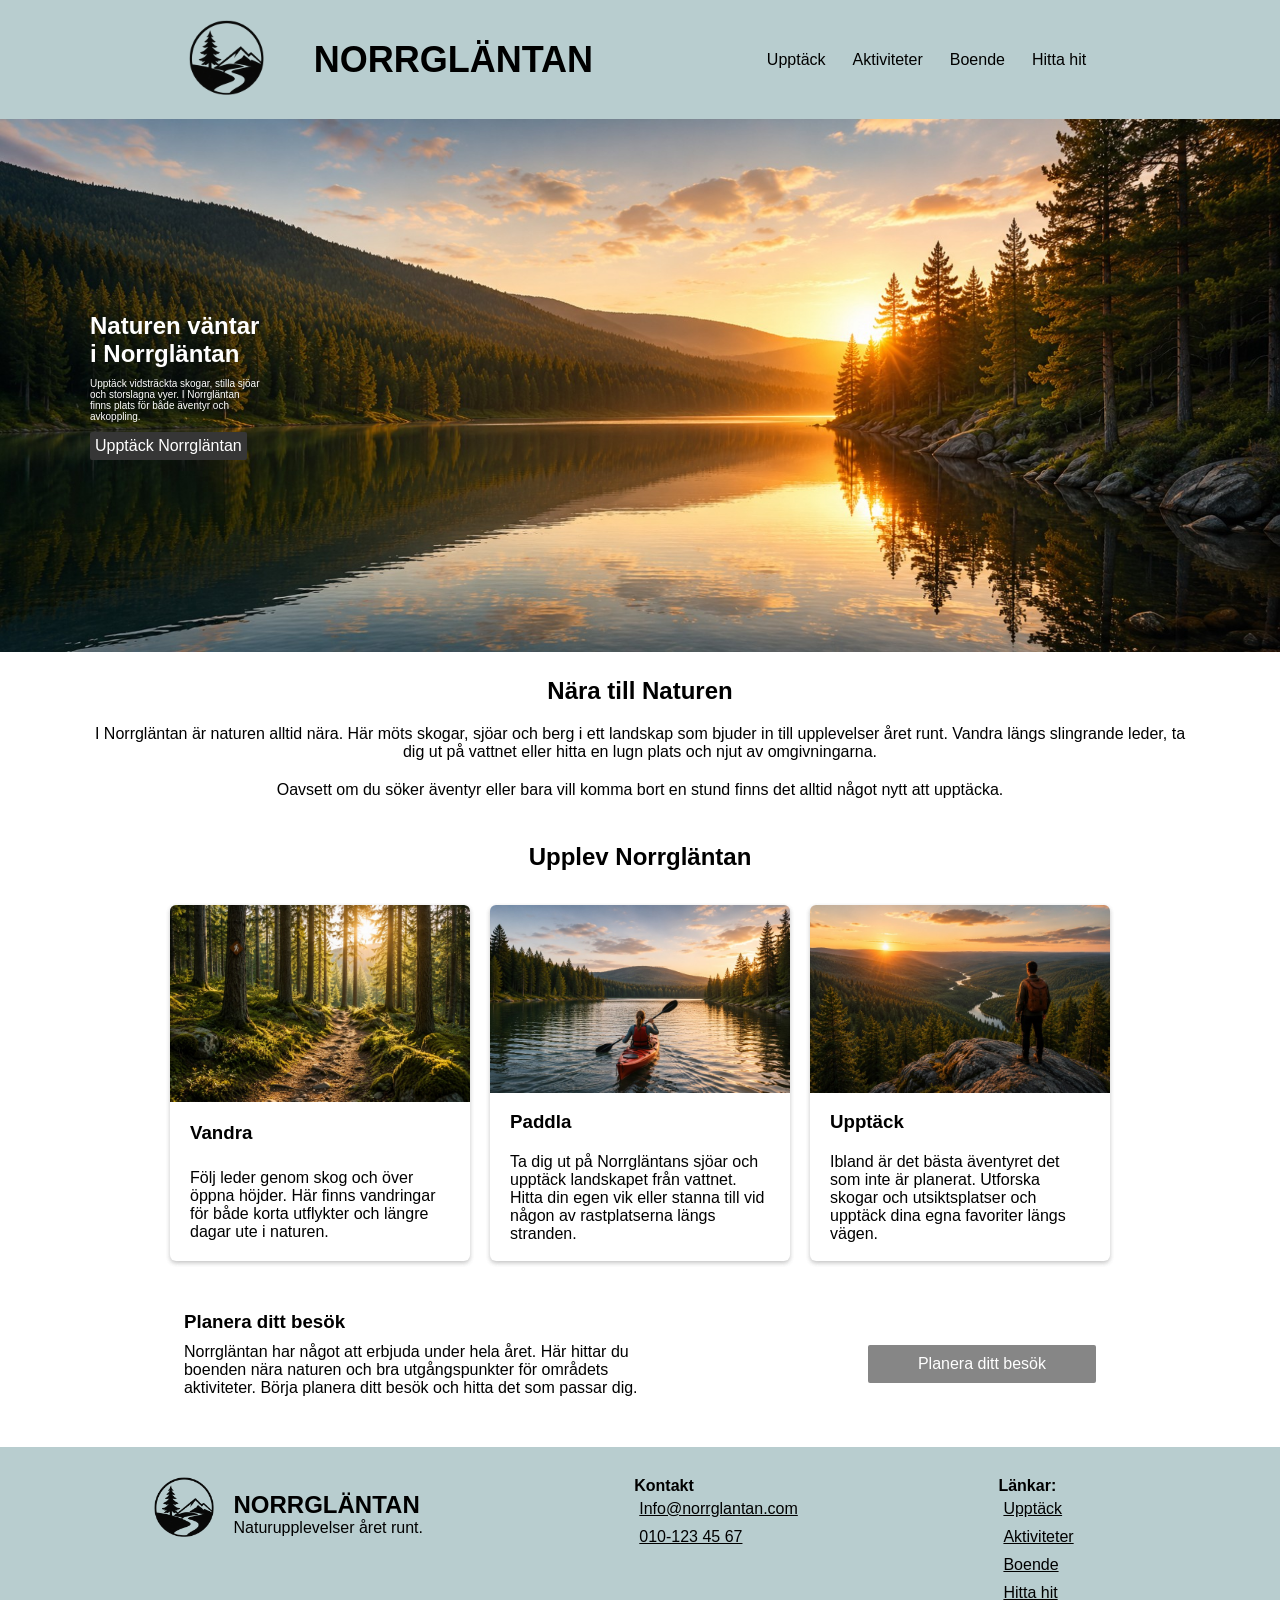
==== commit 242b227e: "Enhance styling and structure for improved layout and responsivenes" ====
--- a/dt224g_paul_yashouh/index.html
+++ b/dt224g_paul_yashouh/index.html
@@ -5,19 +5,19 @@
   <meta charset="UTF-8">
   <link rel="stylesheet" href="/dt224g_paul_yashouh/css/style.css">
   <meta name="viewport" content="width=device-width, initial-scale=1.0">
-  <title>Norrgläntan</title>
+  <title>Välkomen till Norrgläntan</title>
 </head>
 
 <body>
   <header>
     <div class="logo-container">
-      <p>Norrgläntan</p>
+      <p>NORRGLÄNTAN</p>
       <a class="logo-img" href="#">
         <img src="/dt224g_paul_yashouh/bilder/logotyp_svart.png" alt="norrgläntan-logo">
       </a>
     </div>
-    <nav>
-      <ul>
+    <nav class="header-nav">
+      <ul class="header-nav_list">
         <li><a href="#uptäck">Upptäck</a></li>
         <li><a href="#aktivitet">Aktiviteter</a></li>
         <li><a href="#boende">Boende</a></li>
@@ -36,54 +36,67 @@
       </div>
     </section>
     <article class="introduction-container">
-      <h2>Nära til Naturen</h2>
-      <p>I Norrgläntan är naturen alltid nära. Här möts skogar, sjöar och berg i ett landskap som bjuder in till
-        upplevelser året
-        runt. Vandra längs slingrande leder, ta dig ut på vattnet eller hitta en lugn plats och njut av omgivningarna.
-      </p>
-      <p>Oavsett om du söker äventyr eller bara vill komma bort en stund finns det alltid något nytt att upptäcka.</p>
+      <div class="introduction-body">
+        <h2>Nära till Naturen</h2>
+        <div class="introduction-para">
+          <p>I Norrgläntan är naturen alltid nära. Här möts skogar, sjöar och berg i ett
+            landskap som bjuder in till
+            upplevelser året
+            runt. Vandra längs slingrande leder, ta dig ut på vattnet eller hitta en lugn plats och njut av
+            omgivningarna.
+          </p>
+          <p>Oavsett om du söker äventyr eller bara vill komma bort en stund finns det alltid något nytt att upptäcka.
+          </p>
+        </div>
+      </div>
     </article>
     <section class="activities-container" id="aktivitet">
       <h2>Upplev Norrgläntan</h2>
-      <article class="card">
-        <img src="/dt224g_paul_yashouh/bilder/vandra.jpg" alt="vandra">
-        <div class="card-body">
-          <h3>Vandra</h3>
-          <p>Följ leder genom skog och över öppna höjder. Här finns vandringar för både korta utflykter och längre dagar
-            ute i
-            naturen.</p>
-        </div>
-      </article>
-      <article class="card">
-        <img src="/dt224g_paul_yashouh/bilder/paddla.jpg" alt="paddla">
-        <div class="card-body">
-          <h3>Paddla</h3>
-          <p>Ta dig ut på Norrgläntans sjöar och upptäck landskapet från vattnet. Hitta din egen vik eller stanna till
-            vid
-            någon av
-            rastplatserna längs stranden.</p>
-        </div>
-      </article>
-      <article class="card">
-        <img src="/dt224g_paul_yashouh/bilder/upptack.jpg" alt="uptäck">
-        <div class="card-body">
-          <h3>Upptäck</h3>
-          <p>Ibland är det bästa äventyret det som inte är planerat. Utforska skogar och utsiktsplatser och upptäck dina
-            egna
-            favoriter längs vägen.</p>
-        </div>
-      </article>
+      <div class="card-wrapper">
+        <article class="card">
+          <img src="/dt224g_paul_yashouh/bilder/vandra.jpg" alt="vandra">
+          <div class="card-body">
+            <h3>Vandra</h3>
+            <p>Följ leder genom skog och över öppna höjder. Här finns vandringar för både korta utflykter och längre
+              dagar
+              ute i
+              naturen.</p>
+          </div>
+        </article>
+        <article class="card">
+          <img src="/dt224g_paul_yashouh/bilder/paddla.jpg" alt="paddla">
+          <div class="card-body">
+            <h3>Paddla</h3>
+            <p>Ta dig ut på Norrgläntans sjöar och upptäck landskapet från vattnet. Hitta din egen vik eller stanna till
+              vid
+              någon av
+              rastplatserna längs stranden.</p>
+          </div>
+        </article>
+        <article class="card">
+          <img src="/dt224g_paul_yashouh/bilder/upptack.jpg" alt="uptäck">
+          <div class="card-body">
+            <h3>Upptäck</h3>
+            <p>Ibland är det bästa äventyret det som inte är planerat. Utforska skogar och utsiktsplatser och upptäck
+              dina
+              egna
+              favoriter längs vägen.</p>
+          </div>
+        </article>
+      </div>
     </section>
     <section class="planera" id="planera">
-      <h3>Planera ditt besök</h3>
-      <div class="planera-body">
-        <p>Oavsett om du söker äventyr eller bara vill komma bort en stund finns det alltid något nytt att uptäcka.</p>
-        <p>I Norrgläntan är naturen alltid nära. Här möts skogar, sjöar coh berg i ett landskap som bjuder in till
-          upplevelser året
-          runt. Vandra längs slingrande leder, ta dig ut på vattnet eller hitta en lugn plats och njut av omgivningarna.
-        </p>
+      <div class="planer-container">
+        <div class="planera-body">
+          <h3>Planera ditt besök</h3>
+          <p class="planera-para">Norrgläntan har något att erbjuda under hela året. Här hittar du boenden nära naturen
+            och bra
+            utgångspunkter för
+            områdets aktiviteter. Börja planera ditt besök och hitta det som passar dig.
+          </p>
+        </div>
       </div>
-      <a href="#planera">Planera ditt besök</a>
+      <a class="planera-link" href="#planera">Planera ditt besök</a>
     </section>
   </main>
   <footer>
@@ -91,10 +104,12 @@
       <a href="#">
         <img class="footer-logo" src="/dt224g_paul_yashouh/bilder/logotyp_svart.png" alt="norrgläntan-logo">
       </a>
-      <h3>NORRGLÄNTAN</h3>
-      <p class="footer-para">
-        Naturupplevelser året runt.
-      </p>
+      <div class="footer-logo_para">
+        <h3>NORRGLÄNTAN</h3>
+        <p class="footer-para">
+          Naturupplevelser året runt.
+        </p>
+      </div>
     </div>
     <div class="footer-body">
       <div class="footer-kontakt">
--- a/dt224g_paul_yashouh/css/style.css
+++ b/dt224g_paul_yashouh/css/style.css
@@ -23,6 +23,7 @@
   font-size: 100%;
   vertical-align: baseline;
   max-width: 100%;
+  display: inline-block;
 }
 li {
   list-style: none;
@@ -35,9 +36,8 @@
   color: black;
 }
 a:hover {
-  color: rgb(34, 50, 72);
-  text-decoration-line: underline;
-  text-decoration: black;
+  color: rgb(66, 96, 138);
+  text-decoration: underline white;
 }
 
 /* Header */
@@ -47,13 +47,16 @@
   justify-content: space-around;
   flex-direction: column;
   flex-wrap: wrap;
-  padding: 1rem;
+  padding: 2rem;
 }
 .logo-container {
   display: flex;
   flex-direction: row-reverse;
   justify-content: flex-end;
   align-items: center;
+}
+.logo-container p {
+  font-size: 2.4rem;
 }
 .logo-img {
   width: 80px;
@@ -114,6 +117,9 @@
 .introduction-container > p {
   padding: 0.5rem;
 }
+.introduction-body h2 {
+  padding: 2rem 1rem;
+}
 
 /* Activities */
 .activities-container {
@@ -123,7 +129,7 @@
   justify-content: center;
 }
 .activities-container > h2 {
-  padding-block: 1.4rem;
+  padding: 2rem 1rem;
 }
 .card {
   display: flex;
@@ -134,6 +140,9 @@
   border-radius: 6px;
   margin: 1rem;
 }
+.card > img {
+  border-radius: 6px 6px 0 0;
+}
 
 .card-body {
   display: flex;
@@ -156,17 +165,27 @@
 }
 .planera-body {
   display: flex;
+  flex-direction: column;
+  align-content: center;
+  align-items: center;
+}
+.planera-para {
+  display: flex;
   flex-wrap: wrap;
   text-align: center;
 }
-.planera-body > p {
+.planera-para {
   padding: 1.2rem;
 }
 .planera > h3 {
   font-size: 2rem;
 }
-.planera a {
+.planera-link {
+  padding: 4rem 2rem;
   background-color: #868686;
+}
+.planera > a {
+  padding: 1rem 6rem;
 }
 .planera a:hover {
   background-color: rgb(34, 50, 72);
@@ -222,3 +241,172 @@
 .footer-list > li {
   text-decoration-line: underline;
 }
+
+/* Media Query */
+@media screen and (width >= 768px) {
+  main {
+    display: flex;
+    flex-direction: row;
+    flex-wrap: wrap;
+    justify-content: center;
+  }
+  /* Header */
+  header {
+    flex-direction: row;
+    justify-content: space-evenly;
+  }
+  .logo-container {
+    gap: 4rem;
+  }
+  .logo-img {
+    width: 75px;
+  }
+  .logo-container > p {
+    font-size: 3.6rem;
+    font-weight: bold;
+  }
+  .header-nav > .header-nav_list {
+    display: flex;
+    align-items: center;
+    gap: 1.7rem;
+  }
+  /* Hero-section */
+  .hero-section_container {
+    text-align: start;
+    position: absolute;
+    left: 80px;
+    color: white;
+    display: flex;
+    flex-direction: row;
+    flex-wrap: wrap;
+    width: 200px;
+    justify-content: flex-start;
+  }
+  .hero-section_container > h1 {
+    font-size: 2.4rem;
+  }
+  .hero-section_container > p {
+    font-size: 1rem;
+    padding-left: 0;
+  }
+  /* .hero-section {
+    margin-top: 5rem;
+    height: 420px;
+  } */
+
+  /* Introduction */
+  .introduction-container {
+    margin-top: 0.5rem;
+    padding-inline: 0rem;
+    margin-inline: 9rem;
+  }
+  .introduction-para {
+    display: flex;
+    flex-direction: column;
+    gap: 2rem;
+  }
+
+  .introduction-body h2 {
+    display: flex;
+    justify-content: center;
+    padding: 2rem;
+  }
+
+  /* Aktiviteter */
+  .activities-container {
+    flex-direction: column;
+    align-items: center;
+    width: 100%;
+  }
+  .activities-container > h2 {
+    padding-block: 2.4rem;
+    margin-top: 1rem;
+  }
+  .card-wrapper {
+    align-content: center;
+    justify-content: space-evenly;
+    display: flex;
+    flex-direction: row;
+    flex-wrap: wrap;
+    width: stretch;
+  }
+
+  .card {
+    max-width: 300px;
+  }
+  /* Planera */
+  .planera {
+    display: flex;
+    flex-direction: row;
+    align-items: center;
+    width: 100%;
+    justify-content: space-evenly;
+    padding-block: 3rem;
+  }
+  .planera-body {
+    align-items: start;
+  }
+  .planer-container {
+    flex-direction: column;
+    width: 500px;
+  }
+  .planer-container > h3 {
+    flex-direction: column;
+    padding-left: 2.2rem;
+  }
+  .planera-link_container {
+    flex-direction: row;
+    display: flex;
+    /* width: 500px; */
+    align-content: flex-end;
+    flex-wrap: wrap;
+    justify-content: center;
+  }
+  .planera-link {
+    flex-direction: column;
+    width: fit-content;
+    padding: 2px 10px 20px 10px;
+  }
+  .planera a {
+    padding: 1rem 5rem;
+  }
+  .planera-para {
+    text-align: start;
+    padding: 1rem 0 2rem 0;
+  }
+
+  /* Footer */
+  footer {
+    display: flex;
+    justify-content: space-evenly;
+    align-items: flex-start;
+    padding-top: 2rem;
+    padding-bottom: 1rem;
+  }
+  .footer-logo_container {
+    display: flex;
+    flex-direction: row;
+    flex-wrap: wrap;
+    align-items: center;
+    gap: 2rem;
+    margin-top: 0;
+    margin-left: 4rem;
+  }
+  .footer-logo_para {
+    flex-direction: column;
+  }
+  .footer-para {
+    padding: 0;
+  }
+  .footer-body {
+    width: 50%;
+    padding-block: 1rem;
+    display: flex;
+    justify-content: space-around;
+  }
+  .footer-nav_list a:hover,
+  .footer-list a:hover {
+    text-decoration: underline 2px #387a83;
+    color: rgb(60, 60, 60);
+  }
+}
